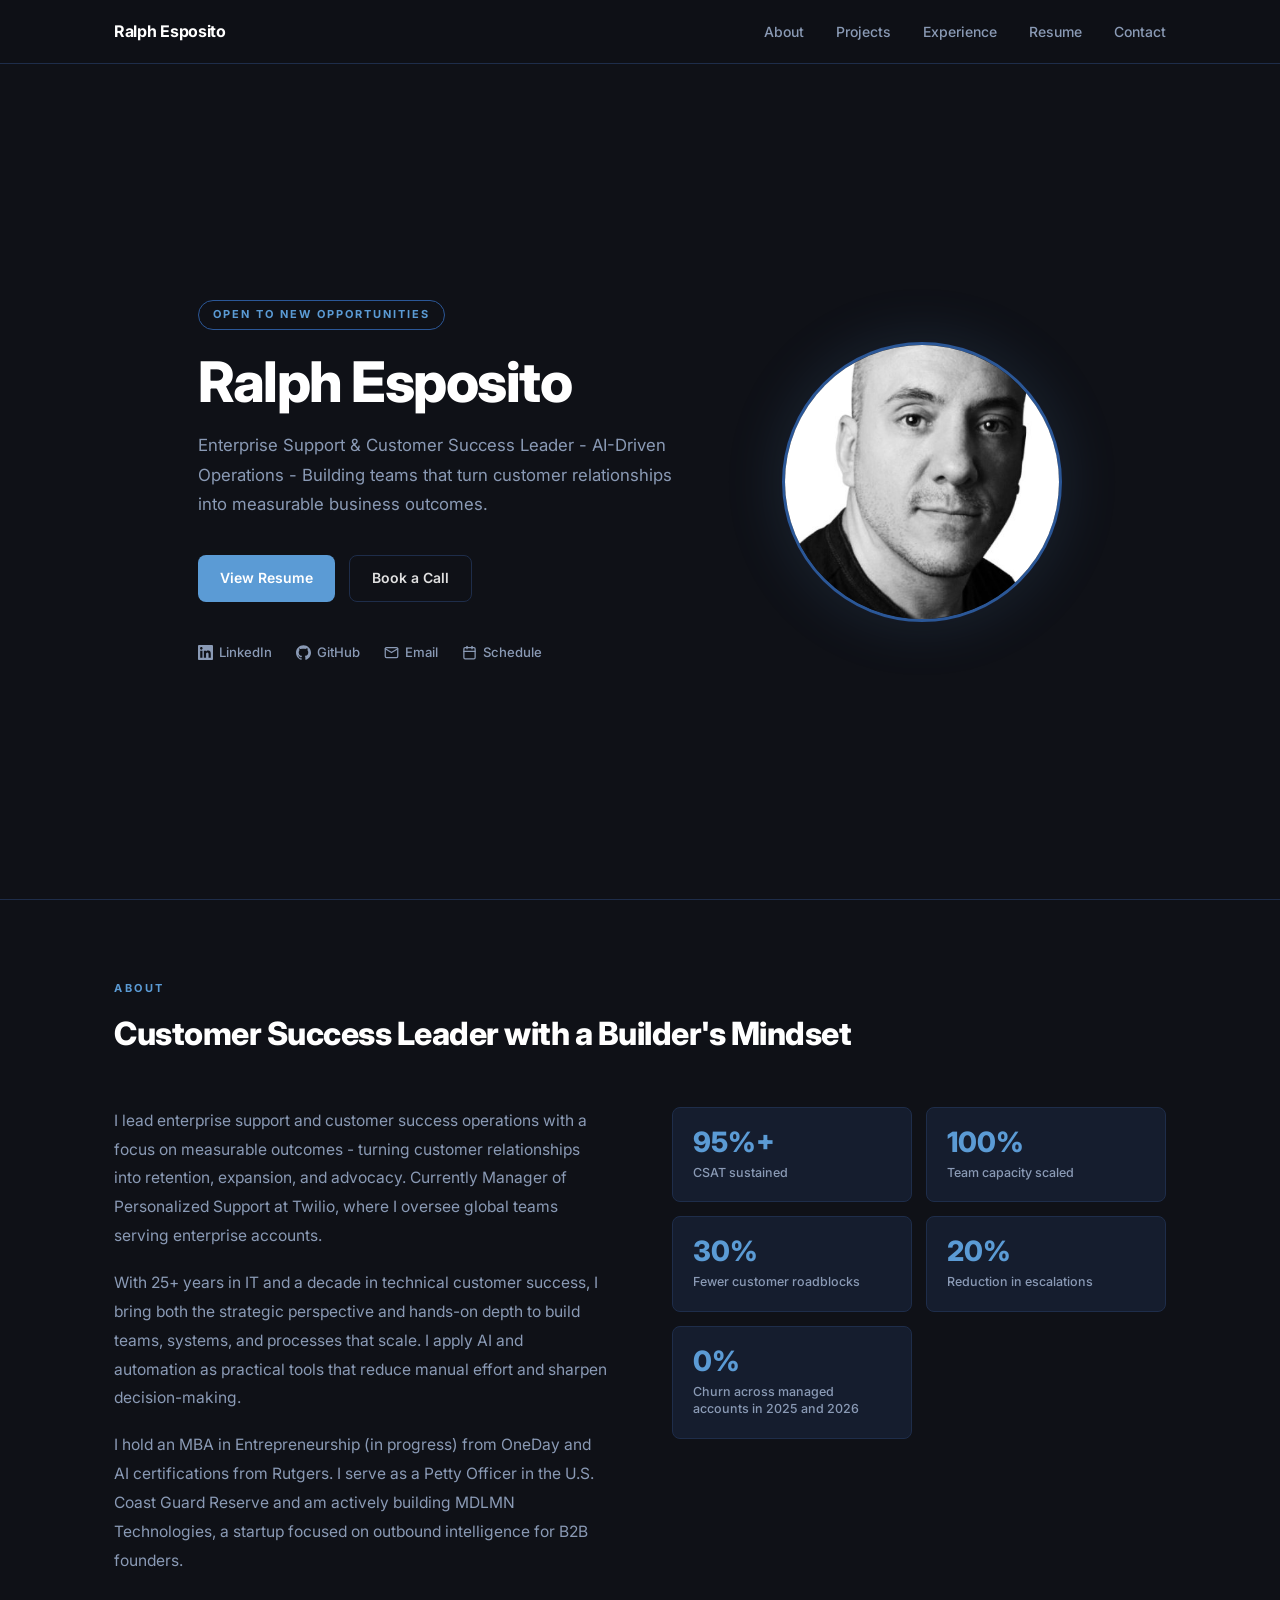
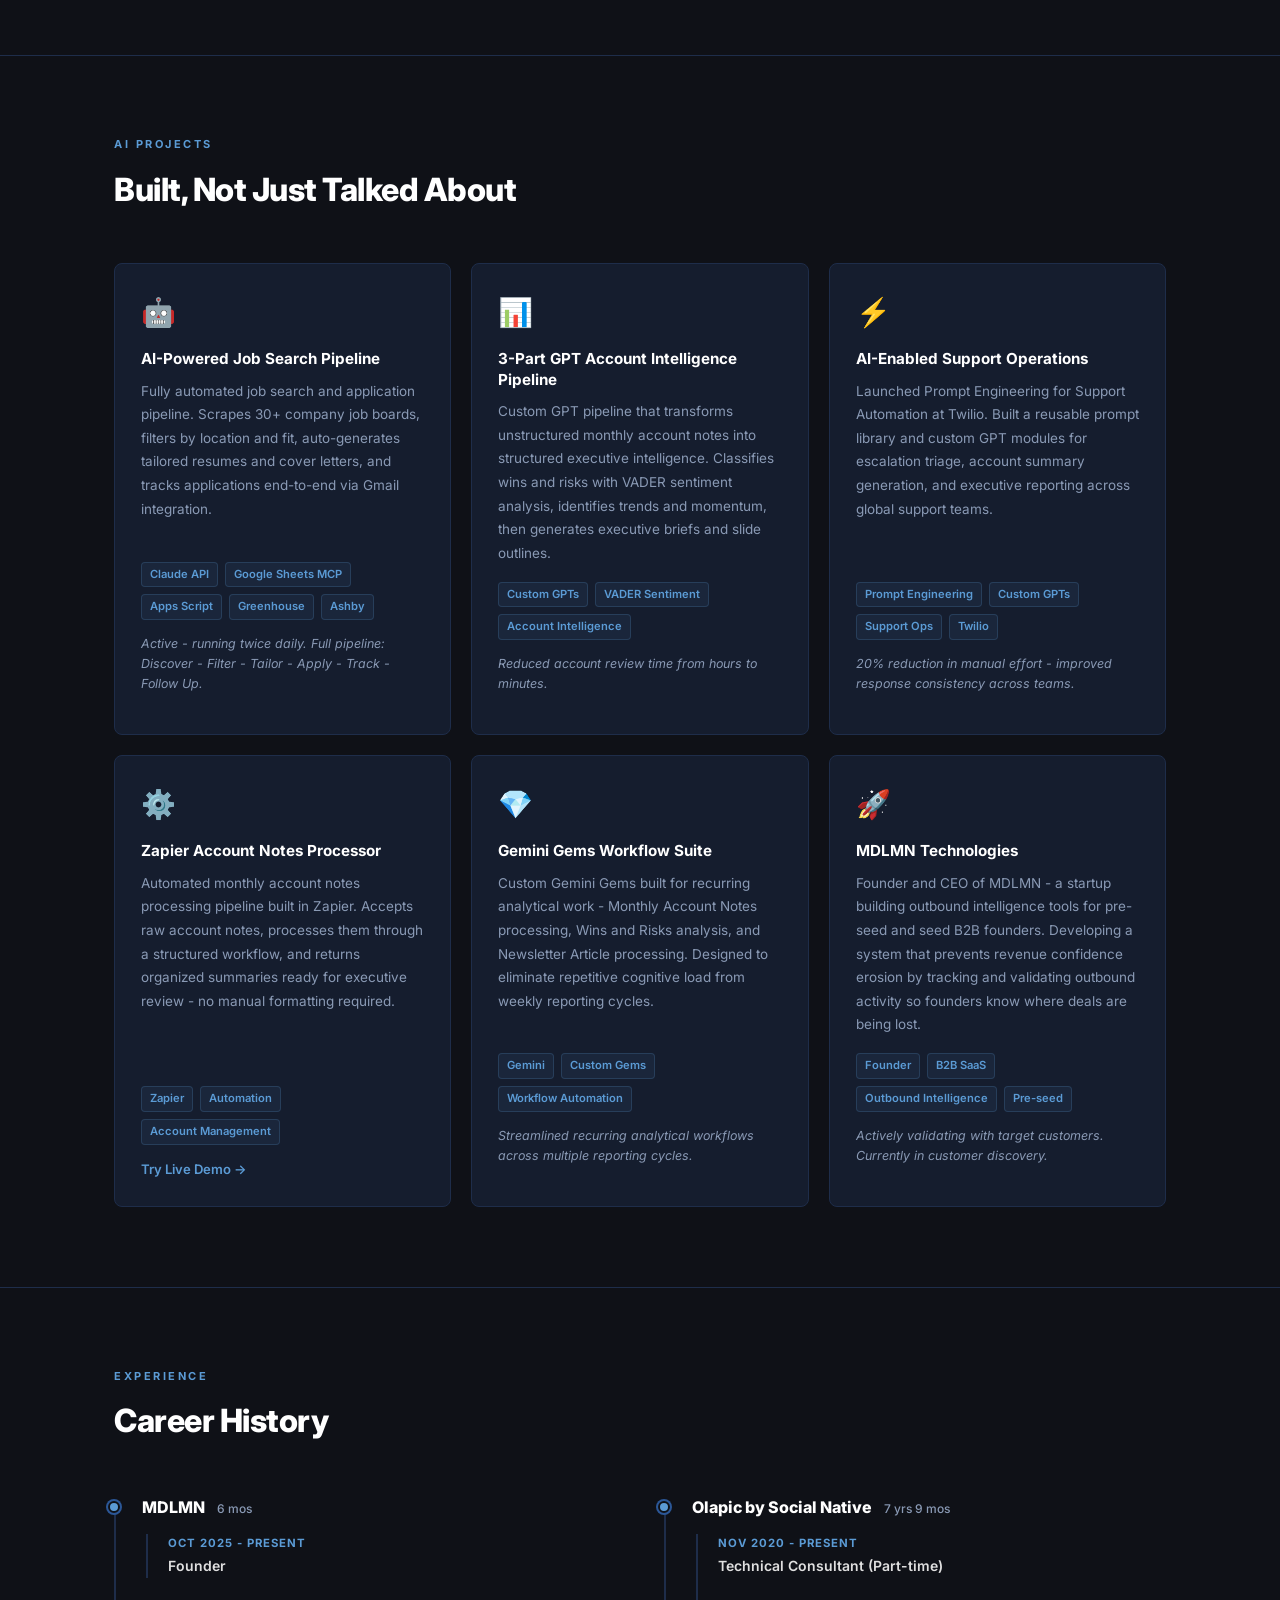
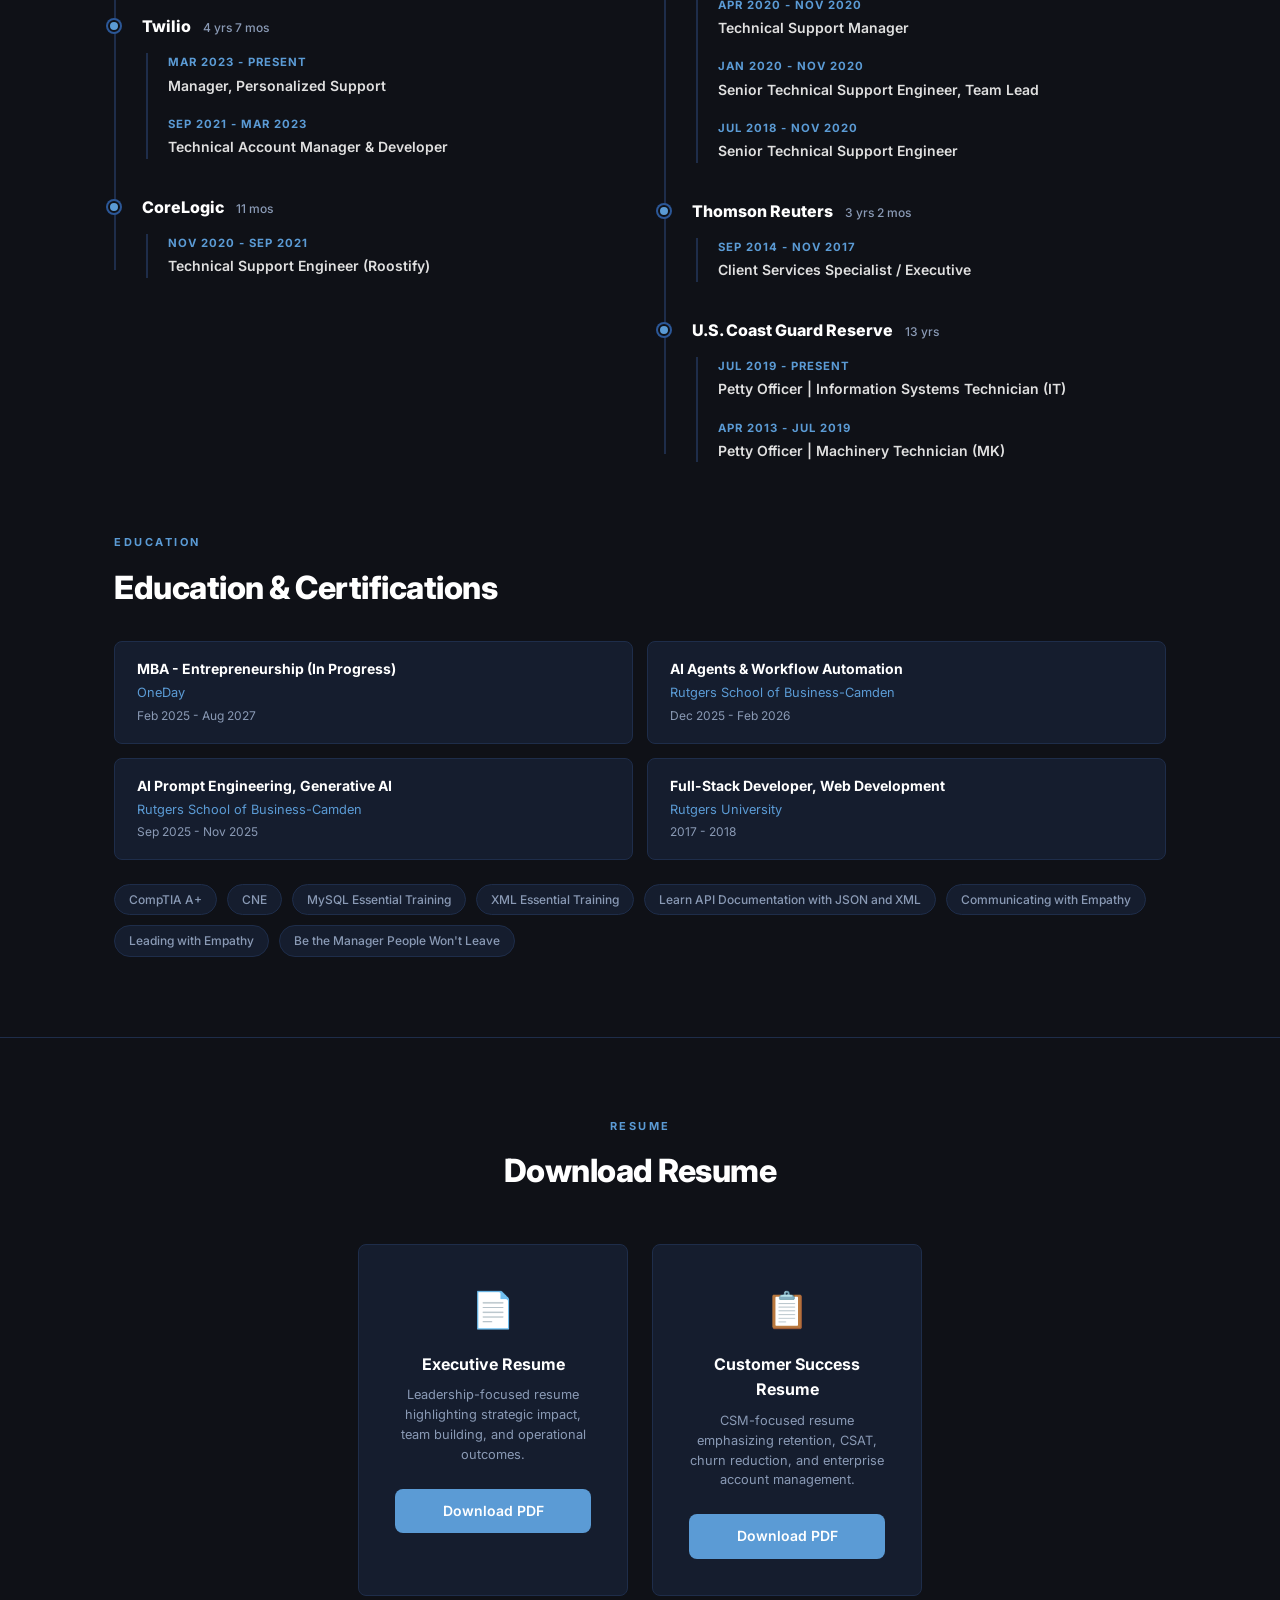
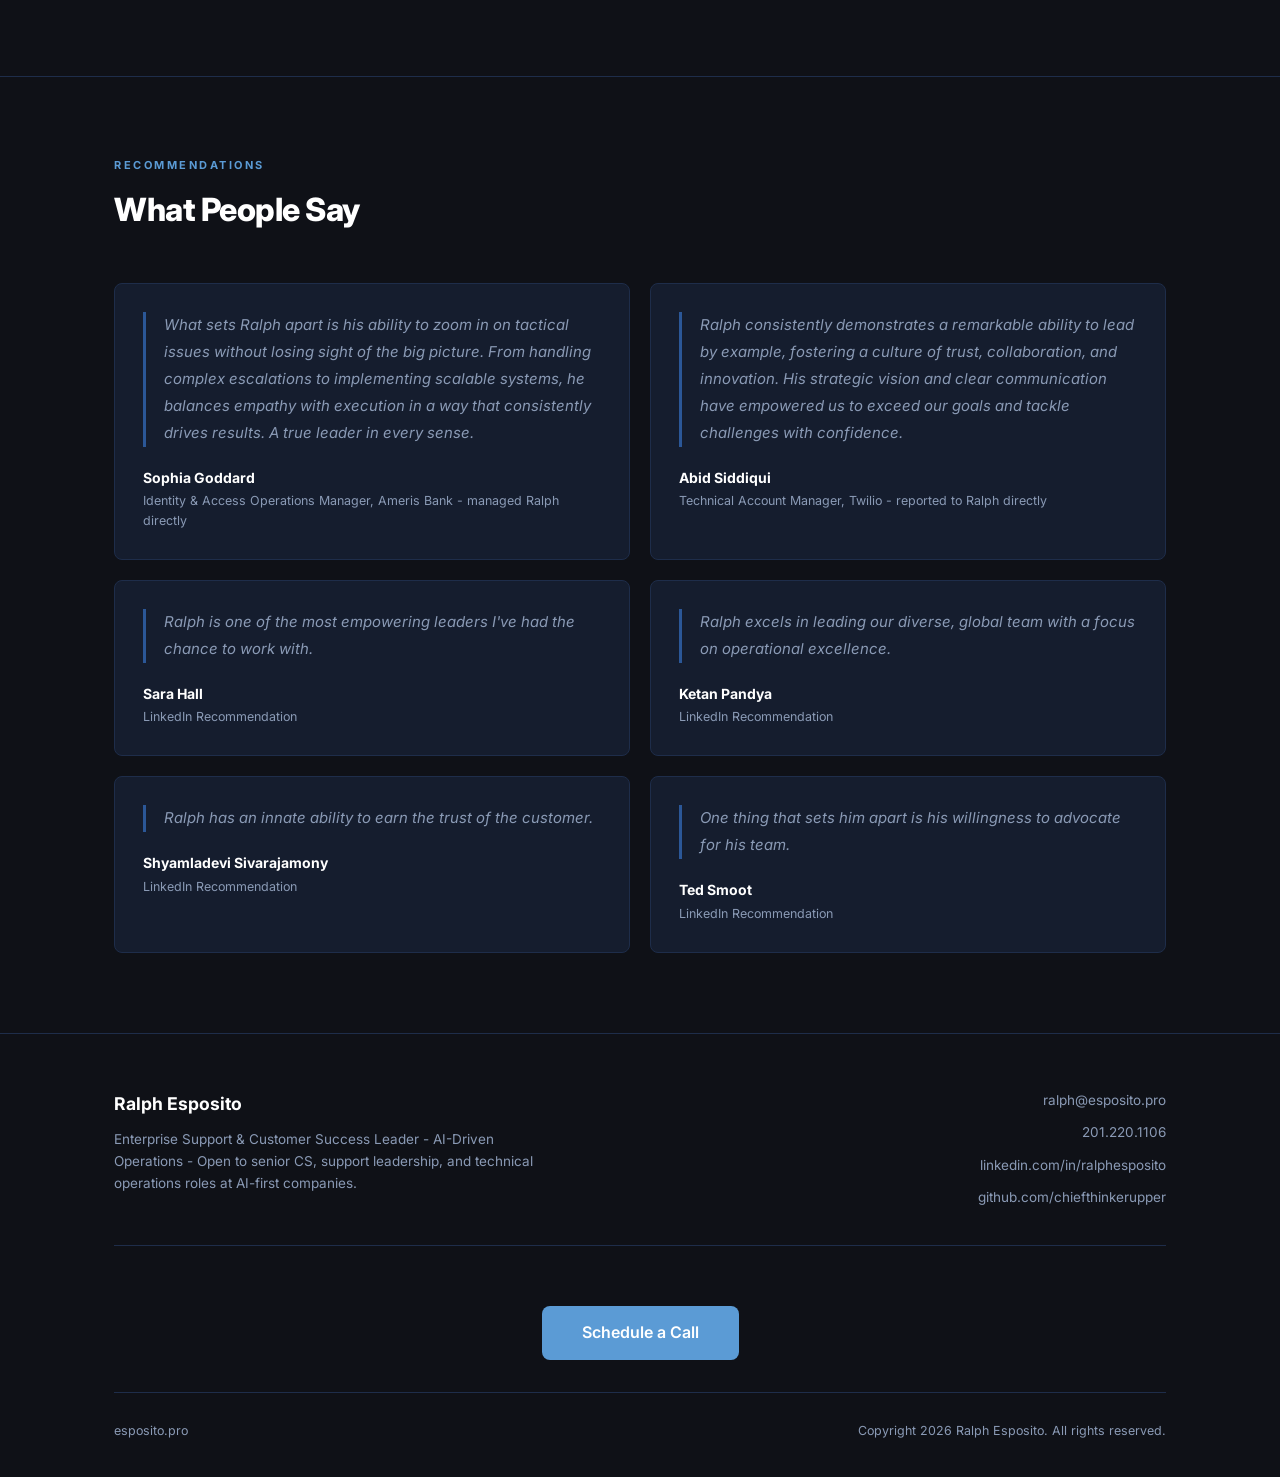
==== index.html @ cd8df650 "Fix SEO indexing issues: add robots.txt and sitemap.xml, fix canonical tag - Add robots.txt pointing" ====
<!DOCTYPE html>
<html lang="en">
<head>
  <meta charset="UTF-8">
  <meta name="viewport" content="width=device-width, initial-scale=1.0">
  <title>Ralph Esposito | Enterprise Support & Customer Success Leader</title>
  <meta name="description" content="Customer Success and Technical Operations leader with 10+ years building global enterprise support teams. AI-driven operations, 95%+ CSAT, 0% churn in 2025/2026.">
  <meta property="og:title" content="Ralph Esposito | Enterprise Support & Customer Success Leader">
  <meta property="og:description" content="Customer Success and Technical Operations leader with 10+ years building global enterprise support teams. AI-driven operations, 95%+ CSAT, 0% churn in 2025/2026.">
  <meta property="og:url" content="https://esposito.pro">
  <meta property="og:type" content="website">
  <meta property="og:image" content="https://esposito.pro/assets/images/og-image.jpg">
  <meta property="og:image:width" content="1200">
  <meta property="og:image:height" content="630">
  <link rel="icon" href="/favicon.ico" type="image/x-icon">
  <meta property="og:image" content="https://esposito.pro/assets/images/headshot.jpg">
  <link rel="canonical" href="https://esposito.pro/">
  <link rel="preconnect" href="https://fonts.googleapis.com">
  <link rel="preconnect" href="https://fonts.gstatic.com" crossorigin>
  <link href="https://fonts.googleapis.com/css2?family=Inter:wght@300;400;500;600;700;800&display=swap" rel="stylesheet">
  <link rel="stylesheet" href="assets/css/style.css">
  <!-- Person Schema -->
  <script type="application/ld+json">
  {
    "@context": "https://schema.org",
    "@type": "Person",
    "name": "Ralph Esposito",
    "url": "https://www.esposito.pro",
    "image": "https://www.esposito.pro/assets/images/headshot.jpg",
    "email": "ralph@esposito.pro",
    "telephone": "+12012201106",
    "jobTitle": "Manager, Personalized Support",
    "description": "Customer Success and Technical Operations leader with 10+ years building global enterprise support teams. AI-driven operations, 95%+ CSAT, 0% churn in 2025/2026.",
    "worksFor": {
      "@type": "Organization",
      "name": "Twilio"
    },
    "alumniOf": [
      {
        "@type": "EducationalOrganization",
        "name": "Rutgers University"
      },
      {
        "@type": "EducationalOrganization",
        "name": "OneDay"
      }
    ],
    "sameAs": [
      "https://linkedin.com/in/ralphesposito",
      "https://github.com/chiefthinkerupper"
    ]
  }
  </script>
  <!-- Google tag (gtag.js) -->
  <script async src="https://www.googletagmanager.com/gtag/js?id=G-GEFGDWLPL1"></script>
  <script>
    window.dataLayer = window.dataLayer || [];
    function gtag(){dataLayer.push(arguments);}
    gtag('js', new Date());
    gtag('config', 'G-GEFGDWLPL1');
  </script>
</head>
<body>

<!-- NAV -->
<nav>
  <div class="container nav-inner">
    <a href="#" class="nav-brand">Ralph Esposito</a>
    <ul class="nav-links">
      <li><a href="#about">About</a></li>
      <li><a href="#projects">Projects</a></li>
      <li><a href="#experience">Experience</a></li>
      <li><a href="#resume">Resume</a></li>
      <li><a href="#contact">Contact</a></li>
    </ul>
    <button class="hamburger" id="hamburger" aria-label="Open navigation menu">
      <span></span><span></span><span></span>
    </button>
  </div>
</nav>

<div class="mobile-menu" id="mobileMenu">
  <ul>
    <li><a href="#about" onclick="closeMobileMenu()">About</a></li>
    <li><a href="#projects" onclick="closeMobileMenu()">Projects</a></li>
    <li><a href="#experience" onclick="closeMobileMenu()">Experience</a></li>
    <li><a href="#resume" onclick="closeMobileMenu()">Resume</a></li>
    <li><a href="#contact" onclick="closeMobileMenu()">Contact</a></li>
  </ul>
</div>

<!-- HERO -->
<section id="hero">
  <div class="container">
    <div class="hero-inner">
      <div class="hero-text">
        <span class="hero-tag">Open to new opportunities</span>
        <h1 class="hero-name">Ralph Esposito</h1>
        <p class="hero-tagline">Enterprise Support &amp; Customer Success Leader - AI-Driven Operations - Building teams that turn customer relationships into measurable business outcomes.</p>
        <div class="hero-actions">
          <a href="#resume" class="btn-primary">View Resume</a>
          <a href="https://calendly.com/ralphesposito" target="_blank" rel="noopener noreferrer" class="btn-secondary">Book a Call</a>
        </div>
        <div class="hero-social">
          <a href="https://linkedin.com/in/ralphesposito" target="_blank" rel="noopener noreferrer">
            <svg width="15" height="15" viewBox="0 0 24 24" fill="currentColor"><path d="M20.447 20.452h-3.554v-5.569c0-1.328-.027-3.037-1.852-3.037-1.853 0-2.136 1.445-2.136 2.939v5.667H9.351V9h3.414v1.561h.046c.477-.9 1.637-1.85 3.37-1.85 3.601 0 4.267 2.37 4.267 5.455v6.286zM5.337 7.433c-1.144 0-2.063-.926-2.063-2.065 0-1.138.92-2.063 2.063-2.063 1.14 0 2.064.925 2.064 2.063 0 1.139-.925 2.065-2.064 2.065zm1.782 13.019H3.555V9h3.564v11.452zM22.225 0H1.771C.792 0 0 .774 0 1.729v20.542C0 23.227.792 24 1.771 24h20.451C23.2 24 24 23.227 24 22.271V1.729C24 .774 23.2 0 22.222 0h.003z"/></svg>
            LinkedIn
          </a>
          <a href="https://github.com/chiefthinkerupper" target="_blank" rel="noopener noreferrer">
            <svg width="15" height="15" viewBox="0 0 24 24" fill="currentColor"><path d="M12 .297c-6.63 0-12 5.373-12 12 0 5.303 3.438 9.8 8.205 11.385.6.113.82-.258.82-.577 0-.285-.01-1.04-.015-2.04-3.338.724-4.042-1.61-4.042-1.61C4.422 18.07 3.633 17.7 3.633 17.7c-1.087-.744.084-.729.084-.729 1.205.084 1.838 1.236 1.838 1.236 1.07 1.835 2.809 1.305 3.495.998.108-.776.417-1.305.76-1.605-2.665-.3-5.466-1.332-5.466-5.93 0-1.31.465-2.38 1.235-3.22-.135-.303-.54-1.523.105-3.176 0 0 1.005-.322 3.3 1.23.96-.267 1.98-.399 3-.405 1.02.006 2.04.138 3 .405 2.28-1.552 3.285-1.23 3.285-1.23.645 1.653.24 2.873.12 3.176.765.84 1.23 1.91 1.23 3.22 0 4.61-2.805 5.625-5.475 5.92.42.36.81 1.096.81 2.22 0 1.606-.015 2.896-.015 3.286 0 .315.21.69.825.57C20.565 22.092 24 17.592 24 12.297c0-6.627-5.373-12-12-12"/></svg>
            GitHub
          </a>
          <a href="mailto:ralph@esposito.pro">
            <svg width="15" height="15" viewBox="0 0 24 24" fill="none" stroke="currentColor" stroke-width="2" stroke-linecap="round" stroke-linejoin="round"><path d="M4 4h16c1.1 0 2 .9 2 2v12c0 1.1-.9 2-2 2H4c-1.1 0-2-.9-2-2V6c0-1.1.9-2 2-2z"/><polyline points="22,6 12,12 2,6"/></svg>
            Email
          </a>
          <a href="https://calendly.com/ralphesposito" target="_blank" rel="noopener noreferrer">
            <svg width="15" height="15" viewBox="0 0 24 24" fill="none" stroke="currentColor" stroke-width="2" stroke-linecap="round" stroke-linejoin="round"><rect x="3" y="4" width="18" height="18" rx="2" ry="2"/><line x1="16" y1="2" x2="16" y2="6"/><line x1="8" y1="2" x2="8" y2="6"/><line x1="3" y1="10" x2="21" y2="10"/></svg>
            Schedule
          </a>
        </div>
      </div>
      <div class="hero-image">
        <img src="assets/images/headshot.jpg" alt="Ralph Esposito" width="280" height="280" loading="eager">
      </div>
    </div>
  </div>
</section>

<!-- ABOUT -->
<section id="about">
  <div class="container">
    <p class="section-label">About</p>
    <h2 class="section-title">Customer Success Leader with a Builder's Mindset</h2>
    <div class="about-inner">
      <div class="about-text fade-in">
        <p>I lead enterprise support and customer success operations with a focus on measurable outcomes - turning customer relationships into retention, expansion, and advocacy. Currently Manager of Personalized Support at Twilio, where I oversee global teams serving enterprise accounts.</p>
        <p>With 25+ years in IT and a decade in technical customer success, I bring both the strategic perspective and hands-on depth to build teams, systems, and processes that scale. I apply AI and automation as practical tools that reduce manual effort and sharpen decision-making.</p>
        <p>I hold an MBA in Entrepreneurship (in progress) from OneDay and AI certifications from Rutgers. I serve as a Petty Officer in the U.S. Coast Guard Reserve and am actively building MDLMN Technologies, a startup focused on outbound intelligence for B2B founders.</p>
      </div>
      <div class="metrics-grid fade-in">
        <div class="metric-card">
          <div class="metric-value">95%+</div>
          <div class="metric-label">CSAT sustained</div>
        </div>
        <div class="metric-card">
          <div class="metric-value">100%</div>
          <div class="metric-label">Team capacity scaled</div>
        </div>
        <div class="metric-card">
          <div class="metric-value">30%</div>
          <div class="metric-label">Fewer customer roadblocks</div>
        </div>
        <div class="metric-card">
          <div class="metric-value">20%</div>
          <div class="metric-label">Reduction in escalations</div>
        </div>
        <div class="metric-card">
          <div class="metric-value">0%</div>
          <div class="metric-label">Churn across managed accounts in 2025 and 2026</div>
        </div>
      </div>
    </div>
  </div>
</section>

<!-- PROJECTS -->
<section id="projects">
  <div class="container">
    <p class="section-label">AI Projects</p>
    <h2 class="section-title">Built, Not Just Talked About</h2>
    <div class="projects-grid">

      <div class="project-card fade-in">
        <div class="project-icon">&#x1F916;</div>
        <h3 class="project-title">AI-Powered Job Search Pipeline</h3>
        <p class="project-desc">Fully automated job search and application pipeline. Scrapes 30+ company job boards, filters by location and fit, auto-generates tailored resumes and cover letters, and tracks applications end-to-end via Gmail integration.</p>
        <div class="project-tags">
          <span class="tag">Claude API</span>
          <span class="tag">Google Sheets MCP</span>
          <span class="tag">Apps Script</span>
          <span class="tag">Greenhouse</span>
          <span class="tag">Ashby</span>
        </div>
        <p class="project-impact">Active - running twice daily. Full pipeline: Discover - Filter - Tailor - Apply - Track - Follow Up.</p>
      </div>

      <div class="project-card fade-in">
        <div class="project-icon">&#x1F4CA;</div>
        <h3 class="project-title">3-Part GPT Account Intelligence Pipeline</h3>
        <p class="project-desc">Custom GPT pipeline that transforms unstructured monthly account notes into structured executive intelligence. Classifies wins and risks with VADER sentiment analysis, identifies trends and momentum, then generates executive briefs and slide outlines.</p>
        <div class="project-tags">
          <span class="tag">Custom GPTs</span>
          <span class="tag">VADER Sentiment</span>
          <span class="tag">Account Intelligence</span>
        </div>
        <p class="project-impact">Reduced account review time from hours to minutes.</p>
      </div>

      <div class="project-card fade-in">
        <div class="project-icon">&#x26A1;</div>
        <h3 class="project-title">AI-Enabled Support Operations</h3>
        <p class="project-desc">Launched Prompt Engineering for Support Automation at Twilio. Built a reusable prompt library and custom GPT modules for escalation triage, account summary generation, and executive reporting across global support teams.</p>
        <div class="project-tags">
          <span class="tag">Prompt Engineering</span>
          <span class="tag">Custom GPTs</span>
          <span class="tag">Support Ops</span>
          <span class="tag">Twilio</span>
        </div>
        <p class="project-impact">20% reduction in manual effort - improved response consistency across teams.</p>
      </div>

      <div class="project-card fade-in">
        <div class="project-icon">&#x2699;&#xFE0F;</div>
        <h3 class="project-title">Zapier Account Notes Processor</h3>
        <p class="project-desc">Automated monthly account notes processing pipeline built in Zapier. Accepts raw account notes, processes them through a structured workflow, and returns organized summaries ready for executive review - no manual formatting required.</p>
        <div class="project-tags">
          <span class="tag">Zapier</span>
          <span class="tag">Automation</span>
          <span class="tag">Account Management</span>
        </div>
        <a href="https://new-form-project-1474de.zapier.app/page" target="_blank" rel="noopener noreferrer" class="project-link">
          Try Live Demo &#8594;
        </a>
      </div>

      <div class="project-card fade-in">
        <div class="project-icon">&#x1F48E;</div>
        <h3 class="project-title">Gemini Gems Workflow Suite</h3>
        <p class="project-desc">Custom Gemini Gems built for recurring analytical work - Monthly Account Notes processing, Wins and Risks analysis, and Newsletter Article processing. Designed to eliminate repetitive cognitive load from weekly reporting cycles.</p>
        <div class="project-tags">
          <span class="tag">Gemini</span>
          <span class="tag">Custom Gems</span>
          <span class="tag">Workflow Automation</span>
        </div>
        <p class="project-impact">Streamlined recurring analytical workflows across multiple reporting cycles.</p>
      </div>

      <div class="project-card fade-in">
        <div class="project-icon">&#x1F680;</div>
        <h3 class="project-title">MDLMN Technologies</h3>
        <p class="project-desc">Founder and CEO of MDLMN - a startup building outbound intelligence tools for pre-seed and seed B2B founders. Developing a system that prevents revenue confidence erosion by tracking and validating outbound activity so founders know where deals are being lost.</p>
        <div class="project-tags">
          <span class="tag">Founder</span>
          <span class="tag">B2B SaaS</span>
          <span class="tag">Outbound Intelligence</span>
          <span class="tag">Pre-seed</span>
        </div>
        <p class="project-impact">Actively validating with target customers. Currently in customer discovery.</p>
      </div>

    </div>
  </div>
</section>

<!-- EXPERIENCE -->
<section id="experience">
  <div class="container">
    <p class="section-label">Experience</p>
    <h2 class="section-title">Career History</h2>
    <div class="experience-cols">
    <div class="timeline">

      <!-- MDLMN -->
      <div class="timeline-item timeline-company-group fade-in">
        <div class="timeline-dot"></div>
        <div class="timeline-company-header">
          <span class="timeline-company-name">MDLMN</span>
          <span class="timeline-company-tenure">6 mos</span>
        </div>
        <div class="timeline-subroles">
          <div class="timeline-subrole">
            <div class="timeline-subrole-date">Oct 2025 - Present</div>
            <div class="timeline-subrole-title">Founder</div>
          </div>
        </div>
      </div>

      <!-- Twilio -->
      <div class="timeline-item timeline-company-group fade-in">
        <div class="timeline-dot"></div>
        <div class="timeline-company-header">
          <span class="timeline-company-name">Twilio</span>
          <span class="timeline-company-tenure">4 yrs 7 mos</span>
        </div>
        <div class="timeline-subroles">
          <div class="timeline-subrole">
            <div class="timeline-subrole-date">Mar 2023 - Present</div>
            <div class="timeline-subrole-title">Manager, Personalized Support</div>
          </div>
          <div class="timeline-subrole">
            <div class="timeline-subrole-date">Sep 2021 - Mar 2023</div>
            <div class="timeline-subrole-title">Technical Account Manager &amp; Developer</div>
          </div>
        </div>
      </div>

      <!-- CoreLogic -->
      <div class="timeline-item timeline-company-group fade-in">
        <div class="timeline-dot"></div>
        <div class="timeline-company-header">
          <span class="timeline-company-name">CoreLogic</span>
          <span class="timeline-company-tenure">11 mos</span>
        </div>
        <div class="timeline-subroles">
          <div class="timeline-subrole">
            <div class="timeline-subrole-date">Nov 2020 - Sep 2021</div>
            <div class="timeline-subrole-title">Technical Support Engineer (Roostify)</div>
          </div>
        </div>
      </div>

    </div>
    <div class="timeline">

      <!-- Olapic -->
      <div class="timeline-item timeline-company-group fade-in">
        <div class="timeline-dot"></div>
        <div class="timeline-company-header">
          <span class="timeline-company-name">Olapic by Social Native</span>
          <span class="timeline-company-tenure">7 yrs 9 mos</span>
        </div>
        <div class="timeline-subroles">
          <div class="timeline-subrole">
            <div class="timeline-subrole-date">Nov 2020 - Present</div>
            <div class="timeline-subrole-title">Technical Consultant (Part-time)</div>
          </div>
          <div class="timeline-subrole">
            <div class="timeline-subrole-date">Apr 2020 - Nov 2020</div>
            <div class="timeline-subrole-title">Technical Support Manager</div>
          </div>
          <div class="timeline-subrole">
            <div class="timeline-subrole-date">Jan 2020 - Nov 2020</div>
            <div class="timeline-subrole-title">Senior Technical Support Engineer, Team Lead</div>
          </div>
          <div class="timeline-subrole">
            <div class="timeline-subrole-date">Jul 2018 - Nov 2020</div>
            <div class="timeline-subrole-title">Senior Technical Support Engineer</div>
          </div>
        </div>
      </div>

      <!-- Thomson Reuters -->
      <div class="timeline-item timeline-company-group fade-in">
        <div class="timeline-dot"></div>
        <div class="timeline-company-header">
          <span class="timeline-company-name">Thomson Reuters</span>
          <span class="timeline-company-tenure">3 yrs 2 mos</span>
        </div>
        <div class="timeline-subroles">
          <div class="timeline-subrole">
            <div class="timeline-subrole-date">Sep 2014 - Nov 2017</div>
            <div class="timeline-subrole-title">Client Services Specialist / Executive</div>
          </div>
        </div>
      </div>

      <!-- U.S. Coast Guard -->
      <div class="timeline-item timeline-company-group fade-in">
        <div class="timeline-dot"></div>
        <div class="timeline-company-header">
          <span class="timeline-company-name">U.S. Coast Guard Reserve</span>
          <span class="timeline-company-tenure">13 yrs</span>
        </div>
        <div class="timeline-subroles">
          <div class="timeline-subrole">
            <div class="timeline-subrole-date">Jul 2019 - Present</div>
            <div class="timeline-subrole-title">Petty Officer | Information Systems Technician (IT)</div>
          </div>
          <div class="timeline-subrole">
            <div class="timeline-subrole-date">Apr 2013 - Jul 2019</div>
            <div class="timeline-subrole-title">Petty Officer | Machinery Technician (MK)</div>
          </div>
        </div>
      </div>

    </div>
    </div>

    <!-- Education -->
    <div class="edu-block">
      <p class="section-label">Education</p>
      <h2 class="section-title" style="margin-bottom: 28px;">Education &amp; Certifications</h2>
      <div class="education-grid">
        <div class="edu-card fade-in">
          <div class="edu-degree">MBA - Entrepreneurship (In Progress)</div>
          <div class="edu-school">OneDay</div>
          <div class="edu-year">Feb 2025 - Aug 2027</div>
        </div>
        <div class="edu-card fade-in">
          <div class="edu-degree">AI Agents &amp; Workflow Automation</div>
          <div class="edu-school">Rutgers School of Business-Camden</div>
          <div class="edu-year">Dec 2025 - Feb 2026</div>
        </div>
        <div class="edu-card fade-in">
          <div class="edu-degree">AI Prompt Engineering, Generative AI</div>
          <div class="edu-school">Rutgers School of Business-Camden</div>
          <div class="edu-year">Sep 2025 - Nov 2025</div>
        </div>
        <div class="edu-card fade-in">
          <div class="edu-degree">Full-Stack Developer, Web Development</div>
          <div class="edu-school">Rutgers University</div>
          <div class="edu-year">2017 - 2018</div>
        </div>
      </div>
      <div class="certs-row">
        <span class="cert-badge">CompTIA A+</span>
        <span class="cert-badge">CNE</span>
        <span class="cert-badge">MySQL Essential Training</span>
        <span class="cert-badge">XML Essential Training</span>
        <span class="cert-badge">Learn API Documentation with JSON and XML</span>
        <span class="cert-badge">Communicating with Empathy</span>
        <span class="cert-badge">Leading with Empathy</span>
        <span class="cert-badge">Be the Manager People Won't Leave</span>
      </div>
    </div>

  </div>
</section>

<!-- RESUME -->
<section id="resume">
  <div class="container">
    <p class="section-label">Resume</p>
    <h2 class="section-title">Download Resume</h2>
    <div class="resume-cards">
      <div class="resume-card fade-in">
        <div class="resume-icon">&#x1F4C4;</div>
        <div class="resume-card-title">Executive Resume</div>
        <div class="resume-card-desc">Leadership-focused resume highlighting strategic impact, team building, and operational outcomes.</div>
        <a href="assets/resume/RalphEsposito_Executive_Resume.pdf" download class="btn-primary" style="justify-content: center; width: 100%;">
          Download PDF
        </a>
      </div>
      <div class="resume-card fade-in">
        <div class="resume-icon">&#x1F4CB;</div>
        <div class="resume-card-title">Customer Success Resume</div>
        <div class="resume-card-desc">CSM-focused resume emphasizing retention, CSAT, churn reduction, and enterprise account management.</div>
        <a href="assets/resume/RalphEsposito_CSM_Resume.pdf" download class="btn-primary" style="justify-content: center; width: 100%;">
          Download PDF
        </a>
      </div>
    </div>
  </div>
</section>

<!-- RECOMMENDATIONS -->
<section id="recommendations">
  <div class="container">
    <p class="section-label">Recommendations</p>
    <h2 class="section-title">What People Say</h2>
    <div class="rec-grid">
      <div class="rec-card fade-in">
        <p class="rec-quote">What sets Ralph apart is his ability to zoom in on tactical issues without losing sight of the big picture. From handling complex escalations to implementing scalable systems, he balances empathy with execution in a way that consistently drives results. A true leader in every sense.</p>
        <div class="rec-author">Sophia Goddard</div>
        <div class="rec-role">Identity &amp; Access Operations Manager, Ameris Bank - managed Ralph directly</div>
      </div>
      <div class="rec-card fade-in">
        <p class="rec-quote">Ralph consistently demonstrates a remarkable ability to lead by example, fostering a culture of trust, collaboration, and innovation. His strategic vision and clear communication have empowered us to exceed our goals and tackle challenges with confidence.</p>
        <div class="rec-author">Abid Siddiqui</div>
        <div class="rec-role">Technical Account Manager, Twilio - reported to Ralph directly</div>
      </div>
      <div class="rec-card fade-in">
        <p class="rec-quote">Ralph is one of the most empowering leaders I've had the chance to work with.</p>
        <div class="rec-author">Sara Hall</div>
        <div class="rec-role">LinkedIn Recommendation</div>
      </div>
      <div class="rec-card fade-in">
        <p class="rec-quote">Ralph excels in leading our diverse, global team with a focus on operational excellence.</p>
        <div class="rec-author">Ketan Pandya</div>
        <div class="rec-role">LinkedIn Recommendation</div>
      </div>
      <div class="rec-card fade-in">
        <p class="rec-quote">Ralph has an innate ability to earn the trust of the customer.</p>
        <div class="rec-author">Shyamladevi Sivarajamony</div>
        <div class="rec-role">LinkedIn Recommendation</div>
      </div>
      <div class="rec-card fade-in">
        <p class="rec-quote">One thing that sets him apart is his willingness to advocate for his team.</p>
        <div class="rec-author">Ted Smoot</div>
        <div class="rec-role">LinkedIn Recommendation</div>
      </div>
    </div>
  </div>
</section>

<!-- FOOTER / CONTACT -->
<footer id="contact">
  <div class="container">
    <div class="footer-inner">
      <div>
        <div class="footer-brand">Ralph Esposito</div>
        <p class="footer-tagline">Enterprise Support &amp; Customer Success Leader - AI-Driven Operations - Open to senior CS, support leadership, and technical operations roles at AI-first companies.</p>
      </div>
      <div class="footer-links">
        <a href="mailto:ralph@esposito.pro">ralph@esposito.pro</a>
        <a href="tel:2012201106">201.220.1106</a>
        <a href="https://linkedin.com/in/ralphesposito" target="_blank" rel="noopener noreferrer">linkedin.com/in/ralphesposito</a>
        <a href="https://github.com/chiefthinkerupper" target="_blank" rel="noopener noreferrer">github.com/chiefthinkerupper</a>
      </div>
    </div>
    <div class="footer-cta">
      <a href="https://calendly.com/ralphesposito" target="_blank" rel="noopener noreferrer" class="btn-primary footer-cta-btn">Schedule a Call</a>
    </div>
    <div class="footer-bottom">
      <span>esposito.pro</span>
      <span>Copyright 2026 Ralph Esposito. All rights reserved.</span>
    </div>
  </div>
</footer>

<script>
  // Hamburger menu
  const hamburger = document.getElementById('hamburger');
  const mobileMenu = document.getElementById('mobileMenu');

  hamburger.addEventListener('click', () => {
    mobileMenu.classList.toggle('open');
  });

  function closeMobileMenu() {
    mobileMenu.classList.remove('open');
  }

  document.addEventListener('click', (e) => {
    if (!hamburger.contains(e.target) && !mobileMenu.contains(e.target)) {
      mobileMenu.classList.remove('open');
    }
  });

  // Fade-in on scroll
  const observer = new IntersectionObserver((entries) => {
    entries.forEach(entry => {
      if (entry.isIntersecting) {
        entry.target.classList.add('visible');
      }
    });
  }, { threshold: 0.1 });

  document.querySelectorAll('.fade-in').forEach(el => observer.observe(el));

  // Active nav highlight on scroll
  const sections = document.querySelectorAll('section[id], footer[id]');
  const navLinks = document.querySelectorAll('.nav-links a');

  const scrollObserver = new IntersectionObserver((entries) => {
    entries.forEach(entry => {
      if (entry.isIntersecting) {
        navLinks.forEach(link => link.classList.remove('active'));
        const active = document.querySelector(`.nav-links a[href="#${entry.target.id}"]`);
        if (active) active.classList.add('active');
      }
    });
  }, { threshold: 0.4 });

  sections.forEach(s => scrollObserver.observe(s));
</script>

</body>
</html>
---- assets/css/style.css ----
/* ============================================================
   esposito.pro - Portfolio Site Styles
   ============================================================ */

/* === RESET & VARIABLES === */
*, *::before, *::after { box-sizing: border-box; margin: 0; padding: 0; }

:root {
  --bg-primary:    #0f1117;
  --bg-card:       #151d2e;
  --bg-card-hover: #1a2744;
  --accent:        #5b9bd5;
  --accent-dark:   #2B5797;
  --text:          #e0e0e0;
  --text-muted:    #8a9ab5;
  --text-white:    #ffffff;
  --border:        #1e2d4a;
  --nav-h:         64px;
  --container:     1100px;
  --radius:        8px;
  --ease:          0.25s ease;
}

html { scroll-behavior: smooth; }

body {
  font-family: 'Inter', -apple-system, BlinkMacSystemFont, 'Segoe UI', sans-serif;
  background: var(--bg-primary);
  color: var(--text);
  line-height: 1.6;
  font-size: 16px;
}

a { color: var(--accent); text-decoration: none; transition: color var(--ease); }
a:hover { color: var(--text-white); }
img { max-width: 100%; display: block; }

.container {
  max-width: var(--container);
  margin: 0 auto;
  padding: 0 24px;
}

section { padding: 80px 0; border-bottom: 1px solid var(--border); }

.section-label {
  font-size: 11px;
  font-weight: 700;
  letter-spacing: 2.5px;
  text-transform: uppercase;
  color: var(--accent);
  margin-bottom: 10px;
}

.section-title {
  font-size: 2rem;
  font-weight: 800;
  color: var(--text-white);
  margin-bottom: 48px;
  letter-spacing: -0.5px;
}

/* === NAV === */
nav {
  position: sticky;
  top: 0;
  z-index: 100;
  height: var(--nav-h);
  background: rgba(15, 17, 23, 0.96);
  backdrop-filter: blur(12px);
  border-bottom: 1px solid var(--border);
}

.nav-inner {
  display: flex;
  align-items: center;
  justify-content: space-between;
  height: var(--nav-h);
}

.nav-brand {
  font-size: 1rem;
  font-weight: 700;
  color: var(--text-white);
  letter-spacing: -0.3px;
}
.nav-brand:hover { color: var(--accent); }

.nav-links {
  display: flex;
  gap: 32px;
  list-style: none;
}

.nav-links a {
  font-size: 0.875rem;
  font-weight: 500;
  color: var(--text-muted);
  transition: color var(--ease);
}
.nav-links a:hover,
.nav-links a.active { color: var(--text-white); }

.hamburger {
  display: none;
  flex-direction: column;
  gap: 5px;
  cursor: pointer;
  background: none;
  border: none;
  padding: 4px;
}
.hamburger span {
  display: block;
  width: 24px;
  height: 2px;
  background: var(--text);
  border-radius: 2px;
  transition: var(--ease);
}

.mobile-menu {
  display: none;
  position: fixed;
  top: var(--nav-h);
  left: 0; right: 0;
  background: #0d1017;
  border-bottom: 1px solid var(--border);
  padding: 28px 24px;
  z-index: 99;
}
.mobile-menu.open { display: block; }
.mobile-menu ul { list-style: none; display: flex; flex-direction: column; gap: 22px; }
.mobile-menu a { font-size: 1.05rem; font-weight: 500; color: var(--text); }
.mobile-menu a:hover { color: var(--accent); }

/* === BUTTONS === */
.btn-primary {
  display: inline-flex;
  align-items: center;
  gap: 8px;
  background: var(--accent);
  color: #fff;
  font-size: 0.875rem;
  font-weight: 600;
  padding: 11px 22px;
  border-radius: var(--radius);
  transition: background var(--ease), transform var(--ease);
}
.btn-primary:hover { background: #4a8bc4; color: #fff; transform: translateY(-1px); }

.btn-secondary {
  display: inline-flex;
  align-items: center;
  gap: 8px;
  background: transparent;
  color: var(--text);
  font-size: 0.875rem;
  font-weight: 600;
  padding: 11px 22px;
  border-radius: var(--radius);
  border: 1px solid var(--border);
  transition: border-color var(--ease), color var(--ease), transform var(--ease);
}
.btn-secondary:hover { border-color: var(--accent); color: var(--text-white); transform: translateY(-1px); }

/* === HERO === */
#hero {
  min-height: calc(100vh - var(--nav-h));
  display: flex;
  align-items: center;
  padding: 80px 0;
}

.hero-inner {
  display: grid;
  grid-template-columns: 1fr 320px;
  gap: 64px;
  align-items: center;
}

.hero-tag {
  display: inline-block;
  font-size: 11px;
  font-weight: 700;
  letter-spacing: 2px;
  text-transform: uppercase;
  color: var(--accent);
  border: 1px solid var(--accent-dark);
  border-radius: 100px;
  padding: 5px 14px;
  margin-bottom: 22px;
}

.hero-name {
  font-size: clamp(2.4rem, 5vw, 3.5rem);
  font-weight: 800;
  color: var(--text-white);
  line-height: 1.1;
  letter-spacing: -1.5px;
  margin-bottom: 18px;
}

.hero-tagline {
  font-size: 1.05rem;
  color: var(--text-muted);
  line-height: 1.75;
  max-width: 500px;
  margin-bottom: 36px;
}

.hero-actions {
  display: flex;
  gap: 14px;
  flex-wrap: wrap;
  margin-bottom: 40px;
}

.hero-social {
  display: flex;
  gap: 24px;
  flex-wrap: wrap;
  align-items: center;
}

.hero-social a {
  color: var(--text-muted);
  font-size: 0.82rem;
  font-weight: 500;
  display: flex;
  align-items: center;
  gap: 6px;
  transition: color var(--ease);
}
.hero-social a:hover { color: var(--accent); }

.hero-image { display: flex; justify-content: center; }

.hero-image img {
  width: 280px;
  height: 280px;
  border-radius: 50%;
  object-fit: cover;
  border: 3px solid var(--accent-dark);
  box-shadow: 0 0 60px rgba(91, 155, 213, 0.15);
}

/* === ABOUT === */
.about-inner {
  display: grid;
  grid-template-columns: 1fr 1fr;
  gap: 64px;
  align-items: start;
}

.about-text p {
  font-size: 0.975rem;
  color: var(--text-muted);
  line-height: 1.85;
  margin-bottom: 18px;
}
.about-text p:last-child { margin-bottom: 0; }

.metrics-grid {
  display: grid;
  grid-template-columns: 1fr 1fr;
  gap: 14px;
}

.metric-card {
  background: var(--bg-card);
  border: 1px solid var(--border);
  border-radius: var(--radius);
  padding: 20px;
  transition: border-color var(--ease);
}
.metric-card:hover { border-color: var(--accent); }

.metric-value {
  font-size: 1.75rem;
  font-weight: 800;
  color: var(--accent);
  line-height: 1;
  margin-bottom: 8px;
}

.metric-label {
  font-size: 0.78rem;
  color: var(--text-muted);
  font-weight: 500;
  line-height: 1.4;
}

/* === PROJECTS === */
.projects-grid {
  display: grid;
  grid-template-columns: repeat(3, 1fr);
  gap: 20px;
}

.project-card {
  background: var(--bg-card);
  border: 1px solid var(--border);
  border-radius: var(--radius);
  padding: 26px;
  display: flex;
  flex-direction: column;
  transition: border-color var(--ease), transform var(--ease);
}
.project-card:hover { border-color: var(--accent); transform: translateY(-2px); }

.project-icon { font-size: 1.75rem; margin-bottom: 14px; }

.project-title {
  font-size: 0.95rem;
  font-weight: 700;
  color: var(--text-white);
  margin-bottom: 10px;
  line-height: 1.35;
}

.project-desc {
  font-size: 0.845rem;
  color: var(--text-muted);
  line-height: 1.75;
  flex: 1;
  margin-bottom: 16px;
}

.project-tags {
  display: flex;
  flex-wrap: wrap;
  gap: 7px;
  margin-bottom: 14px;
}

.tag {
  font-size: 0.7rem;
  font-weight: 600;
  color: var(--accent);
  background: rgba(91, 155, 213, 0.08);
  border: 1px solid rgba(91, 155, 213, 0.2);
  border-radius: 4px;
  padding: 3px 8px;
}

.project-impact {
  font-size: 0.78rem;
  color: var(--text-muted);
  font-style: italic;
  margin-bottom: 14px;
}

.project-link {
  display: inline-flex;
  align-items: center;
  gap: 6px;
  font-size: 0.82rem;
  font-weight: 600;
  color: var(--accent);
  margin-top: auto;
  transition: gap var(--ease), color var(--ease);
}
.project-link:hover { gap: 10px; color: var(--text-white); }

/* === EXPERIENCE === */
.experience-cols {
  display: grid;
  grid-template-columns: 1fr 1fr;
  gap: 48px;
  align-items: start;
}

.timeline { position: relative; padding-left: 28px; }

.timeline::before {
  content: '';
  position: absolute;
  left: 0; top: 8px; bottom: 8px;
  width: 2px;
  background: var(--border);
}

.timeline-item { position: relative; padding-bottom: 32px; }
.timeline-item:last-child { padding-bottom: 0; }

.timeline-dot {
  position: absolute;
  left: -34px;
  top: 6px;
  width: 12px;
  height: 12px;
  border-radius: 50%;
  background: var(--accent);
  border: 2px solid var(--bg-primary);
  box-shadow: 0 0 0 2px var(--accent-dark);
}

.timeline-date {
  font-size: 0.72rem;
  font-weight: 700;
  color: var(--accent);
  text-transform: uppercase;
  letter-spacing: 1px;
  margin-bottom: 3px;
}

.timeline-role {
  font-size: 0.925rem;
  font-weight: 700;
  color: var(--text-white);
  margin-bottom: 2px;
}

.timeline-company {
  font-size: 0.845rem;
  color: var(--text-muted);
}

/* === NESTED COMPANY TIMELINE === */
.timeline-company-group {
  position: relative;
  padding-bottom: 36px;
}
.timeline-company-group:last-child { padding-bottom: 0; }

.timeline-company-header {
  display: flex;
  align-items: baseline;
  gap: 12px;
  margin-bottom: 14px;
}

.timeline-company-name {
  font-size: 1rem;
  font-weight: 800;
  color: var(--text-white);
}

.timeline-company-tenure {
  font-size: 0.75rem;
  color: var(--text-muted);
  font-weight: 500;
}

.timeline-subroles {
  padding-left: 20px;
  border-left: 2px solid var(--border);
  margin-left: 4px;
}

.timeline-subrole {
  padding-bottom: 18px;
}
.timeline-subrole:last-child { padding-bottom: 0; }

.timeline-subrole-date {
  font-size: 0.71rem;
  font-weight: 700;
  color: var(--accent);
  text-transform: uppercase;
  letter-spacing: 1px;
  margin-bottom: 3px;
}

.timeline-subrole-title {
  font-size: 0.875rem;
  font-weight: 600;
  color: var(--text);
}

/* === EDUCATION (inside Experience) === */
.edu-block { margin-top: 72px; }

.education-grid {
  display: grid;
  grid-template-columns: repeat(2, 1fr);
  gap: 14px;
  margin-bottom: 24px;
}

.edu-card {
  background: var(--bg-card);
  border: 1px solid var(--border);
  border-radius: var(--radius);
  padding: 18px 22px;
  transition: border-color var(--ease);
}
.edu-card:hover { border-color: var(--accent); }

.edu-degree {
  font-size: 0.875rem;
  font-weight: 700;
  color: var(--text-white);
  margin-bottom: 4px;
  line-height: 1.35;
}

.edu-school {
  font-size: 0.8rem;
  color: var(--accent);
  margin-bottom: 2px;
}

.edu-year { font-size: 0.75rem; color: var(--text-muted); }

.certs-row {
  display: flex;
  flex-wrap: wrap;
  gap: 10px;
}

.cert-badge {
  font-size: 0.75rem;
  font-weight: 500;
  color: var(--text-muted);
  background: var(--bg-card);
  border: 1px solid var(--border);
  border-radius: 100px;
  padding: 5px 14px;
}

/* === RESUME === */
#resume { text-align: center; }

.resume-cards {
  display: flex;
  gap: 24px;
  justify-content: center;
  flex-wrap: wrap;
}

.resume-card {
  background: var(--bg-card);
  border: 1px solid var(--border);
  border-radius: var(--radius);
  padding: 36px 36px;
  width: 270px;
  transition: border-color var(--ease), transform var(--ease);
}
.resume-card:hover { border-color: var(--accent); transform: translateY(-2px); }

.resume-icon { font-size: 2.2rem; margin-bottom: 14px; }
.resume-card-title { font-size: 1rem; font-weight: 700; color: var(--text-white); margin-bottom: 8px; }
.resume-card-desc { font-size: 0.8rem; color: var(--text-muted); margin-bottom: 24px; line-height: 1.55; }

/* === RECOMMENDATIONS === */
.rec-grid {
  display: grid;
  grid-template-columns: repeat(2, 1fr);
  gap: 20px;
}

.rec-card {
  background: var(--bg-card);
  border: 1px solid var(--border);
  border-radius: var(--radius);
  padding: 28px;
  transition: border-color var(--ease);
}
.rec-card:hover { border-color: var(--accent); }

.rec-quote {
  font-size: 0.935rem;
  color: var(--text-muted);
  line-height: 1.8;
  font-style: italic;
  margin-bottom: 20px;
  padding-left: 18px;
  border-left: 3px solid var(--accent-dark);
}

.rec-author { font-size: 0.875rem; font-weight: 700; color: var(--text-white); }
.rec-role { font-size: 0.78rem; color: var(--text-muted); margin-top: 2px; }

/* === FOOTER === */
footer {
  padding: 56px 0 36px;
  border-top: none;
}

.footer-inner {
  display: grid;
  grid-template-columns: 1fr auto;
  gap: 48px;
  align-items: start;
  padding-bottom: 36px;
  margin-bottom: 28px;
  border-bottom: 1px solid var(--border);
}

.footer-brand { font-size: 1.1rem; font-weight: 700; color: var(--text-white); margin-bottom: 10px; }

.footer-tagline {
  font-size: 0.845rem;
  color: var(--text-muted);
  max-width: 420px;
  line-height: 1.65;
}

.footer-links {
  display: flex;
  flex-direction: column;
  gap: 11px;
  align-items: flex-end;
}

.footer-links a { font-size: 0.845rem; color: var(--text-muted); }
.footer-links a:hover { color: var(--accent); }

.footer-cta {
  text-align: center;
  padding: 32px 0;
  border-bottom: 1px solid var(--border);
  margin-bottom: 28px;
}

.footer-cta-btn {
  font-size: 1rem;
  padding: 14px 40px;
  color: #fff !important;
}

.footer-bottom {
  display: flex;
  justify-content: space-between;
  align-items: center;
  font-size: 0.78rem;
  color: var(--text-muted);
}

/* === FADE-IN ANIMATION === */
.fade-in {
  opacity: 0;
  transform: translateY(18px);
  transition: opacity 0.55s ease, transform 0.55s ease;
}
.fade-in.visible { opacity: 1; transform: translateY(0); }

/* === RESPONSIVE === */
@media (max-width: 900px) {
  .projects-grid { grid-template-columns: repeat(2, 1fr); }
  .experience-cols { grid-template-columns: 1fr; }
}

@media (max-width: 768px) {
  .nav-links { display: none; }
  .hamburger { display: flex; }

  .hero-inner { grid-template-columns: 1fr; text-align: center; gap: 40px; }
  .hero-image { order: -1; }
  .hero-image img { width: 200px; height: 200px; }
  .hero-tagline { max-width: 100%; }
  .hero-actions { justify-content: center; }
  .hero-social { justify-content: center; }

  .about-inner { grid-template-columns: 1fr; gap: 40px; }
  .projects-grid { grid-template-columns: 1fr; }
  .education-grid { grid-template-columns: 1fr; }
  .rec-grid { grid-template-columns: 1fr; }
  .resume-cards { flex-direction: column; align-items: center; }
  .footer-inner { grid-template-columns: 1fr; }
  .footer-links { align-items: flex-start; }
  .footer-bottom { flex-direction: column; gap: 8px; text-align: center; }

  section { padding: 60px 0; }
  .section-title { font-size: 1.65rem; margin-bottom: 36px; }
}

@media (max-width: 480px) {
  .metrics-grid { grid-template-columns: 1fr 1fr; }
  .hero-actions { flex-direction: column; align-items: center; }
}
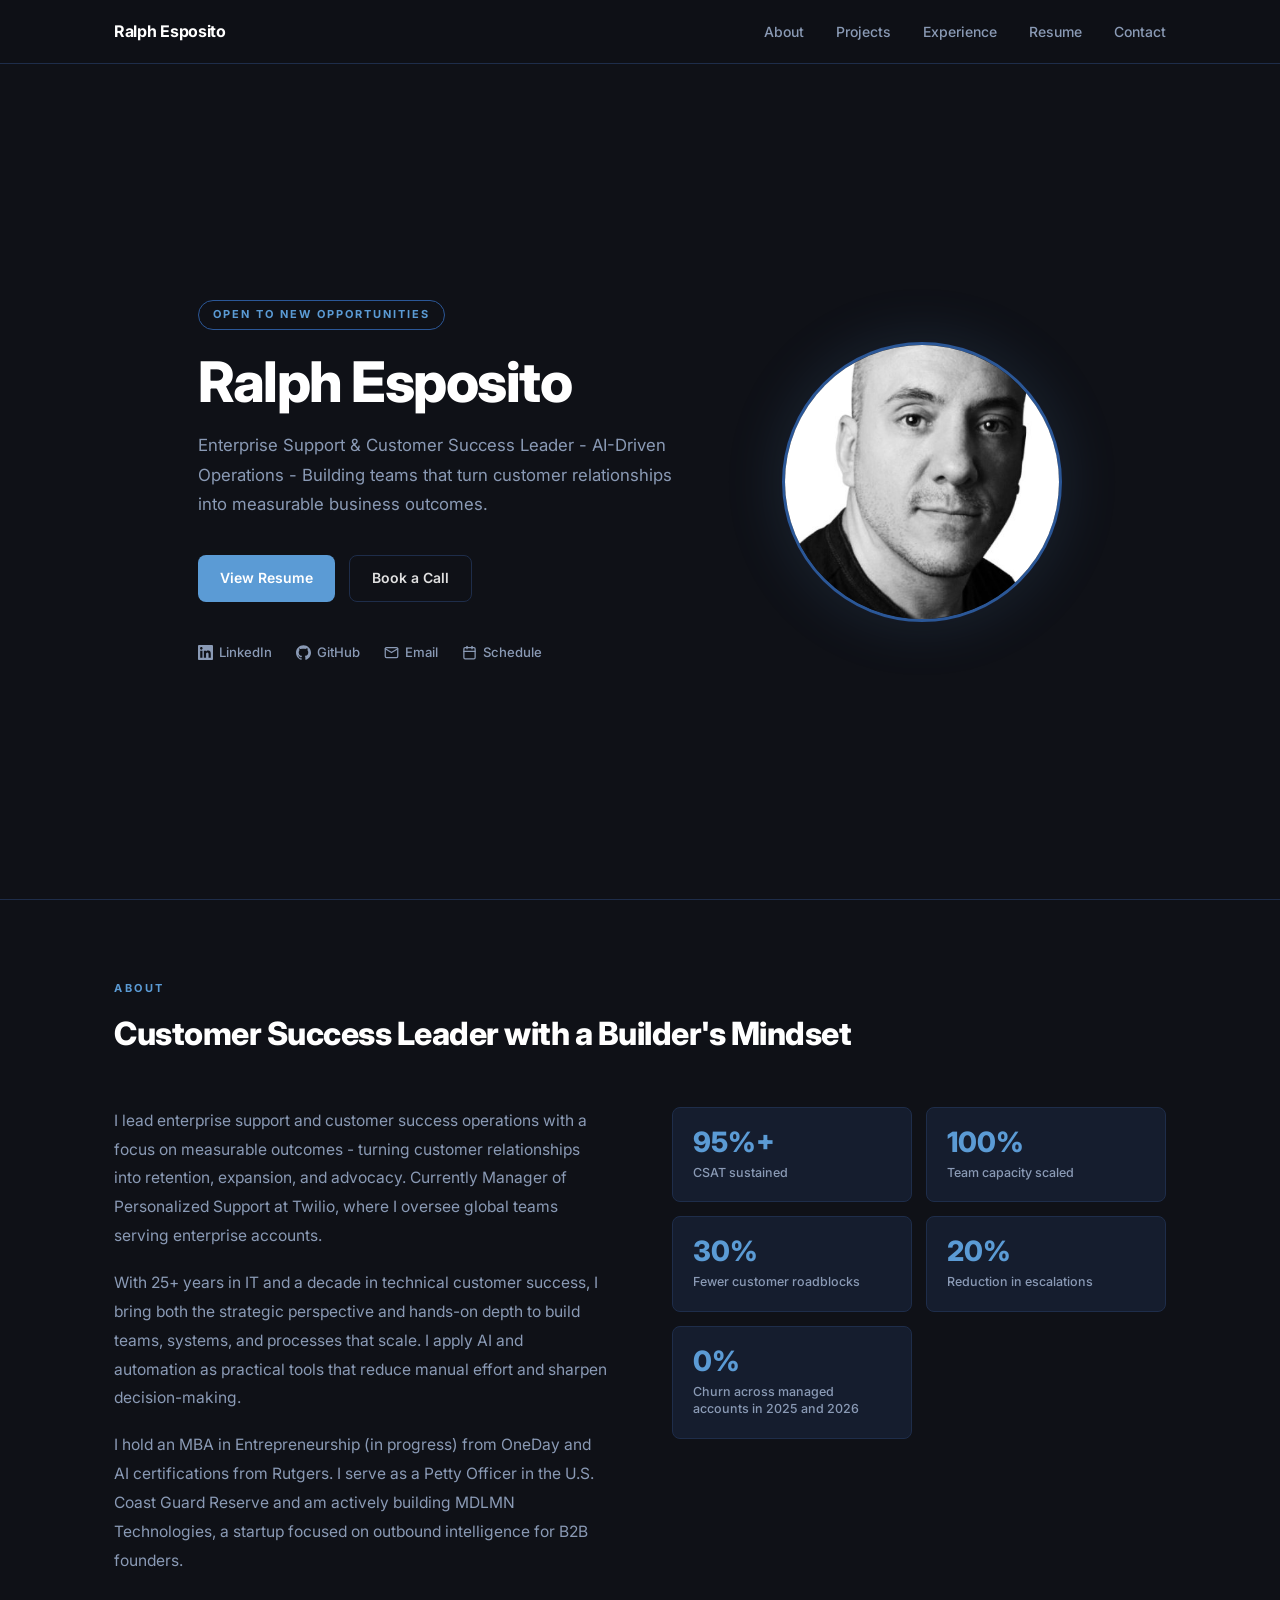
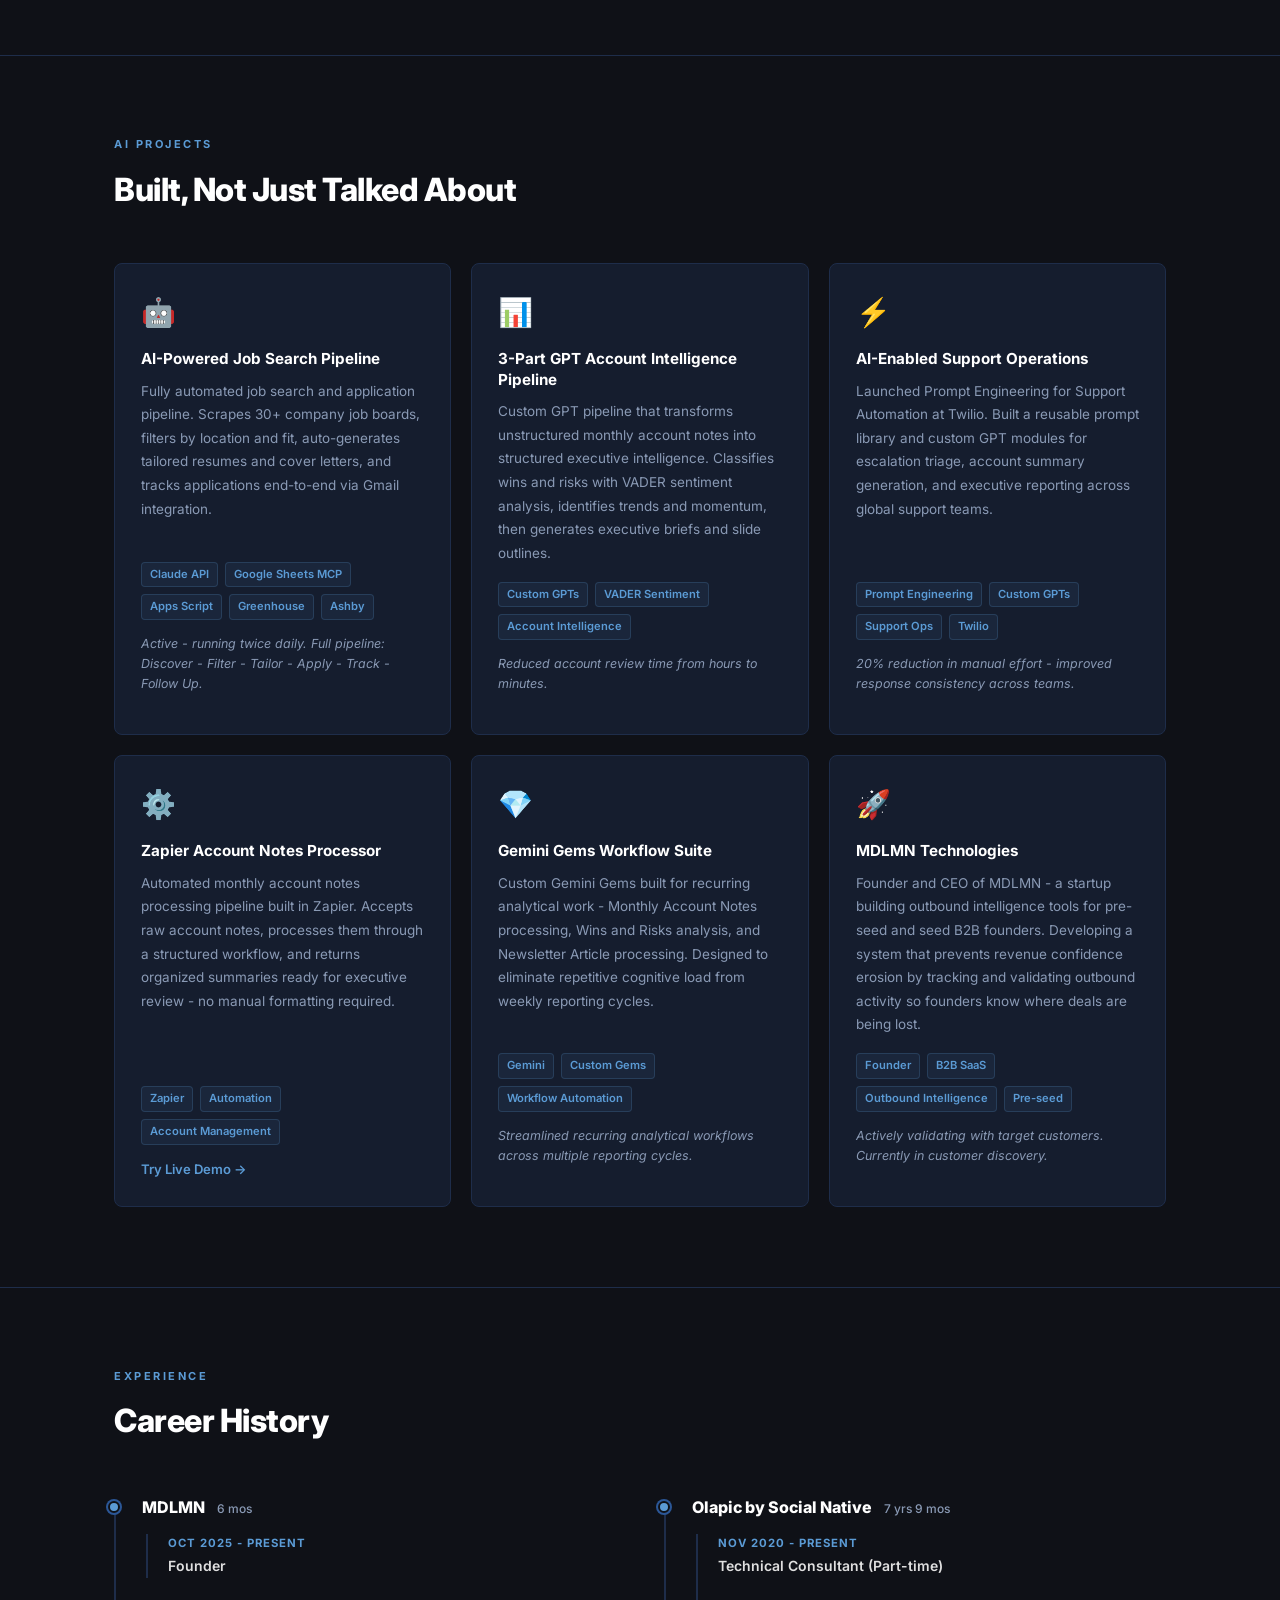
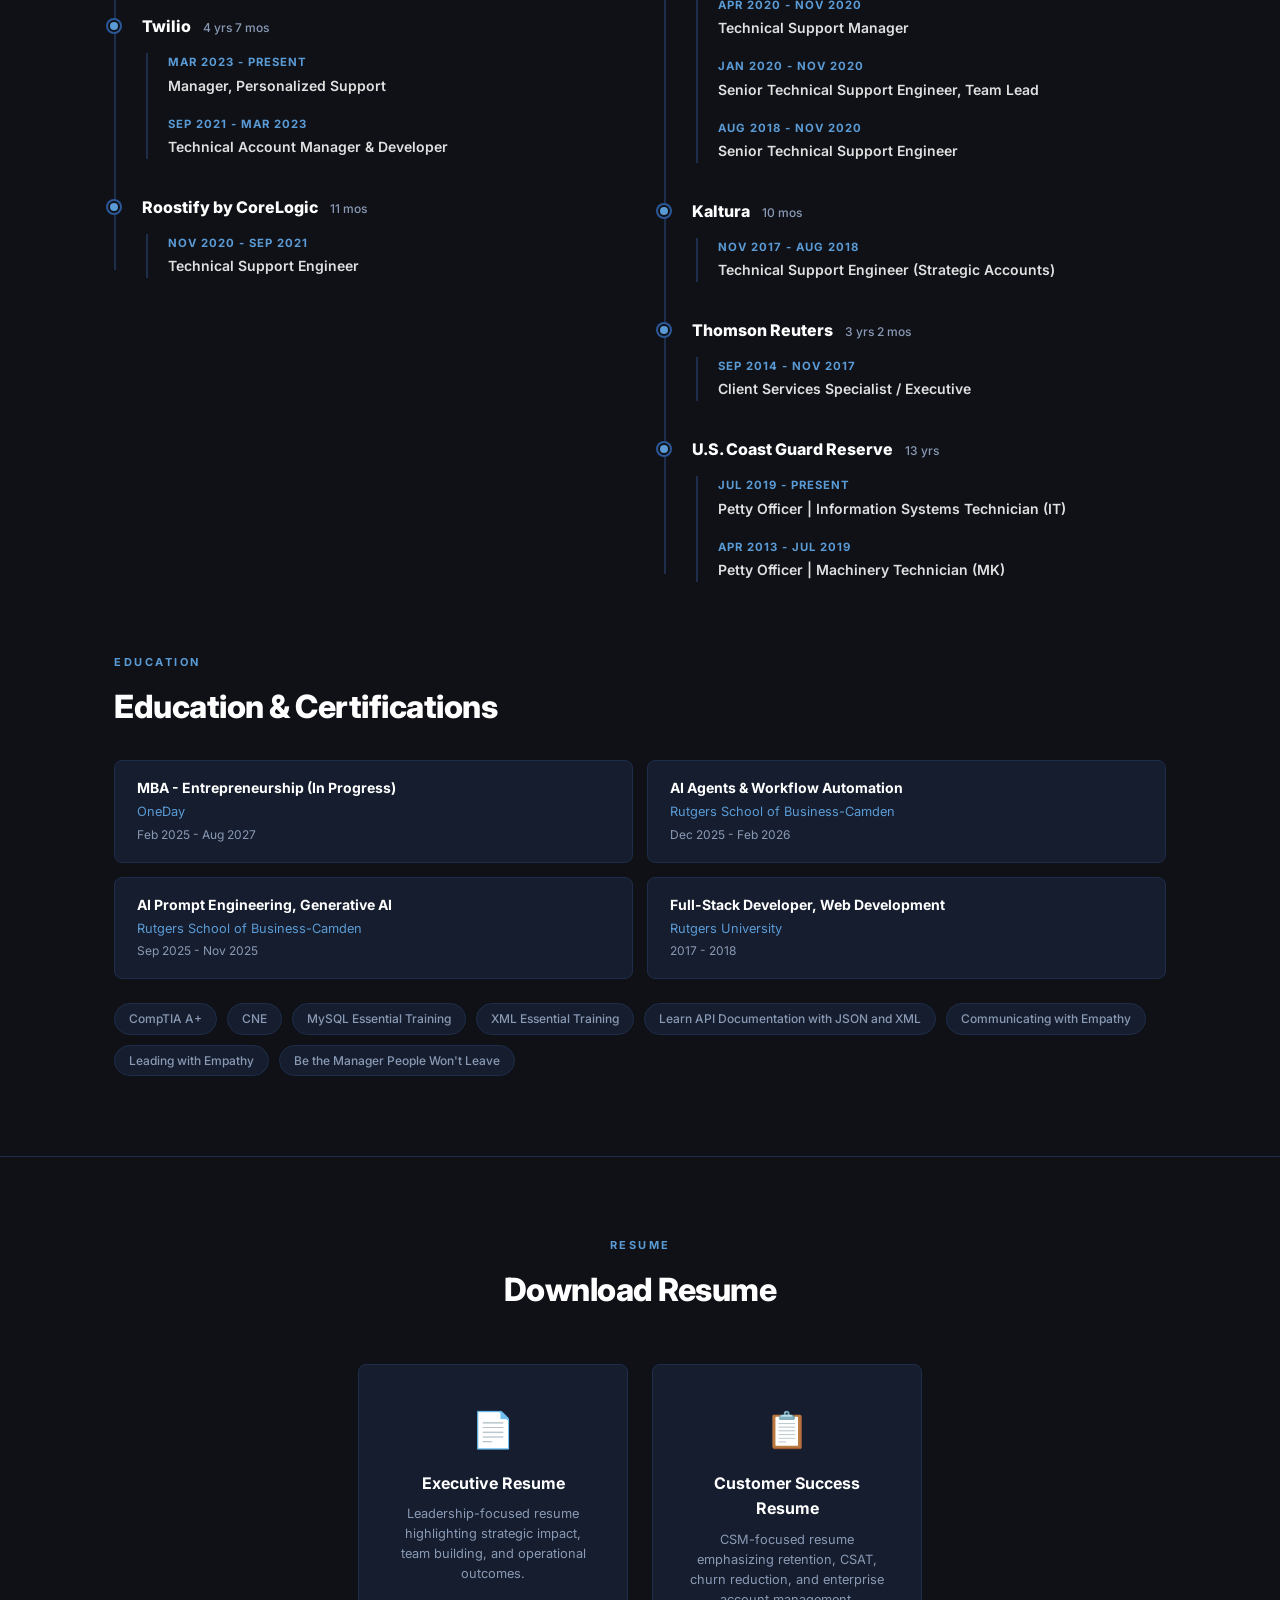
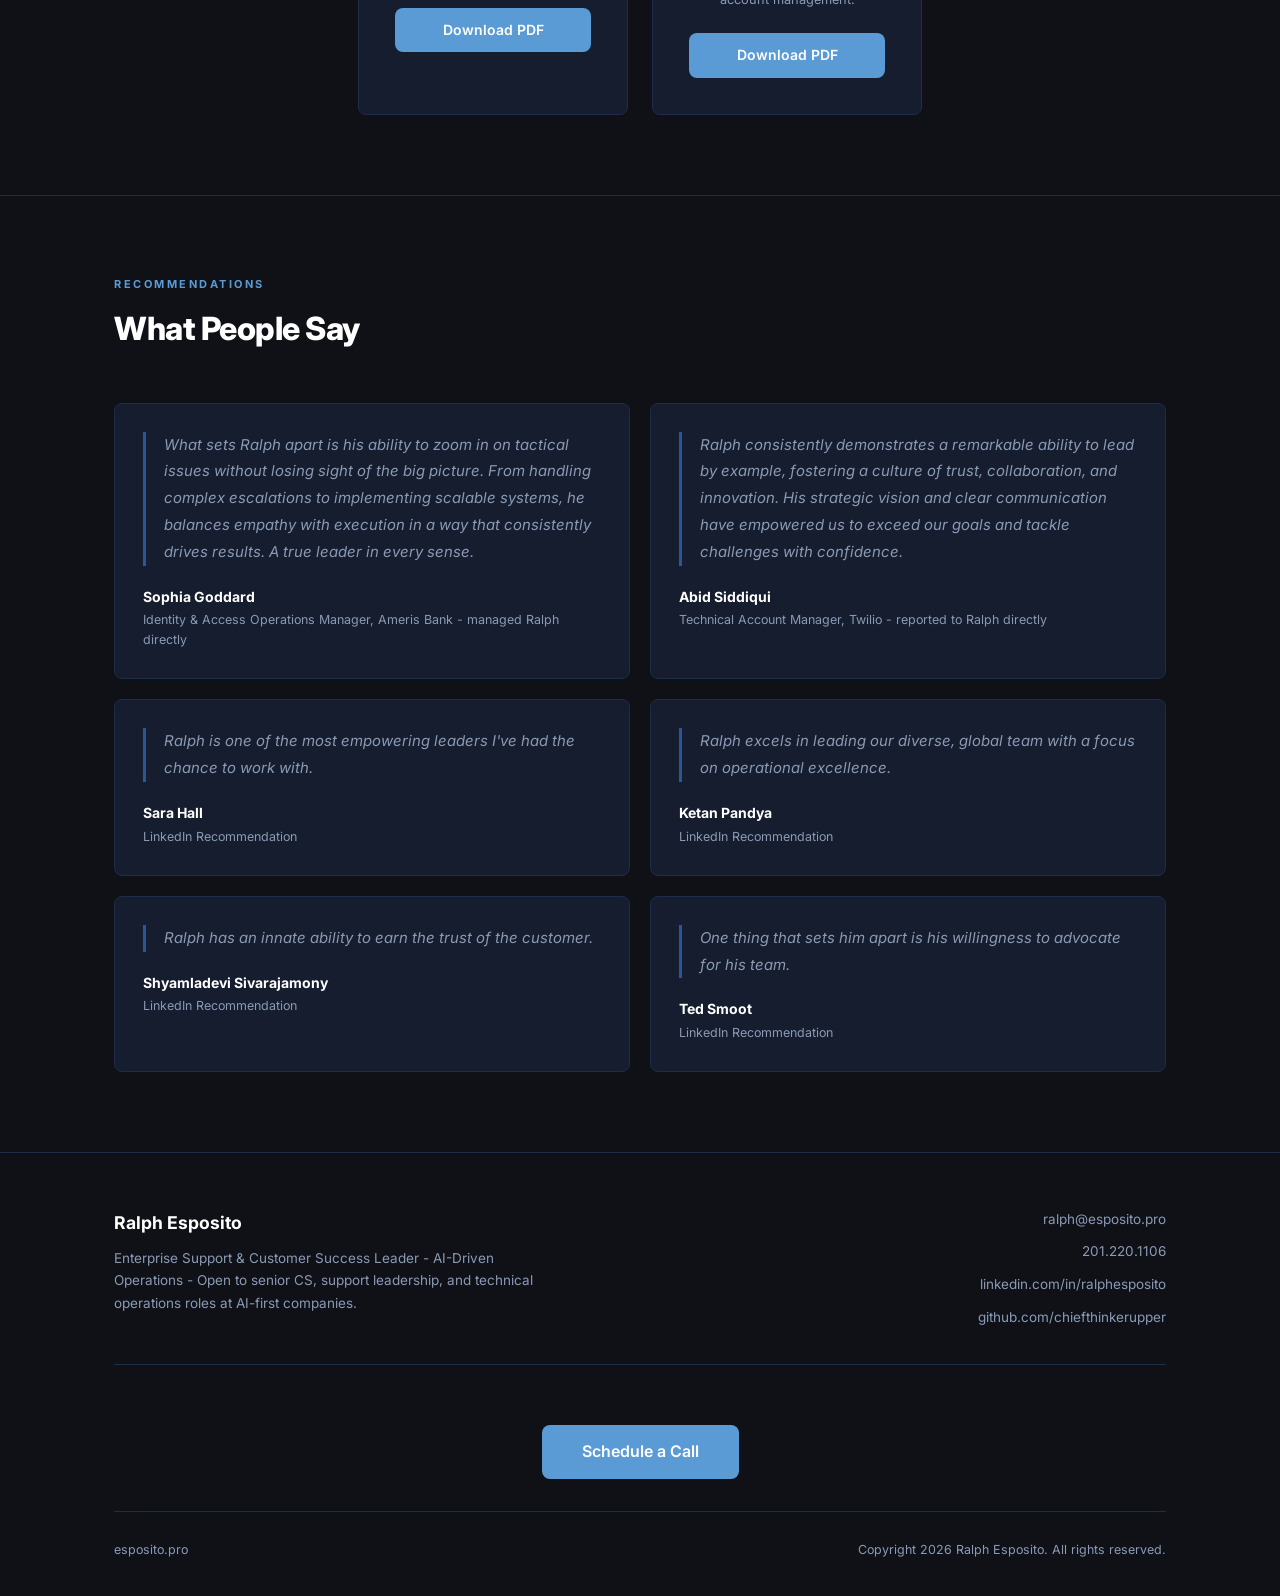
==== commit 2ee718a5: "Add Kaltura experience, update CoreLogic and Olapic entries - Add Kaltura Technical Support Engineer" ====
--- a/index.html
+++ b/index.html
@@ -299,13 +299,13 @@
       <div class="timeline-item timeline-company-group fade-in">
         <div class="timeline-dot"></div>
         <div class="timeline-company-header">
-          <span class="timeline-company-name">CoreLogic</span>
+          <span class="timeline-company-name">Roostify by CoreLogic</span>
           <span class="timeline-company-tenure">11 mos</span>
         </div>
         <div class="timeline-subroles">
           <div class="timeline-subrole">
             <div class="timeline-subrole-date">Nov 2020 - Sep 2021</div>
-            <div class="timeline-subrole-title">Technical Support Engineer (Roostify)</div>
+            <div class="timeline-subrole-title">Technical Support Engineer</div>
           </div>
         </div>
       </div>
@@ -334,8 +334,23 @@
             <div class="timeline-subrole-title">Senior Technical Support Engineer, Team Lead</div>
           </div>
           <div class="timeline-subrole">
-            <div class="timeline-subrole-date">Jul 2018 - Nov 2020</div>
+            <div class="timeline-subrole-date">Aug 2018 - Nov 2020</div>
             <div class="timeline-subrole-title">Senior Technical Support Engineer</div>
+          </div>
+        </div>
+      </div>
+
+      <!-- Kaltura -->
+      <div class="timeline-item timeline-company-group fade-in">
+        <div class="timeline-dot"></div>
+        <div class="timeline-company-header">
+          <span class="timeline-company-name">Kaltura</span>
+          <span class="timeline-company-tenure">10 mos</span>
+        </div>
+        <div class="timeline-subroles">
+          <div class="timeline-subrole">
+            <div class="timeline-subrole-date">Nov 2017 - Aug 2018</div>
+            <div class="timeline-subrole-title">Technical Support Engineer (Strategic Accounts)</div>
           </div>
         </div>
       </div>
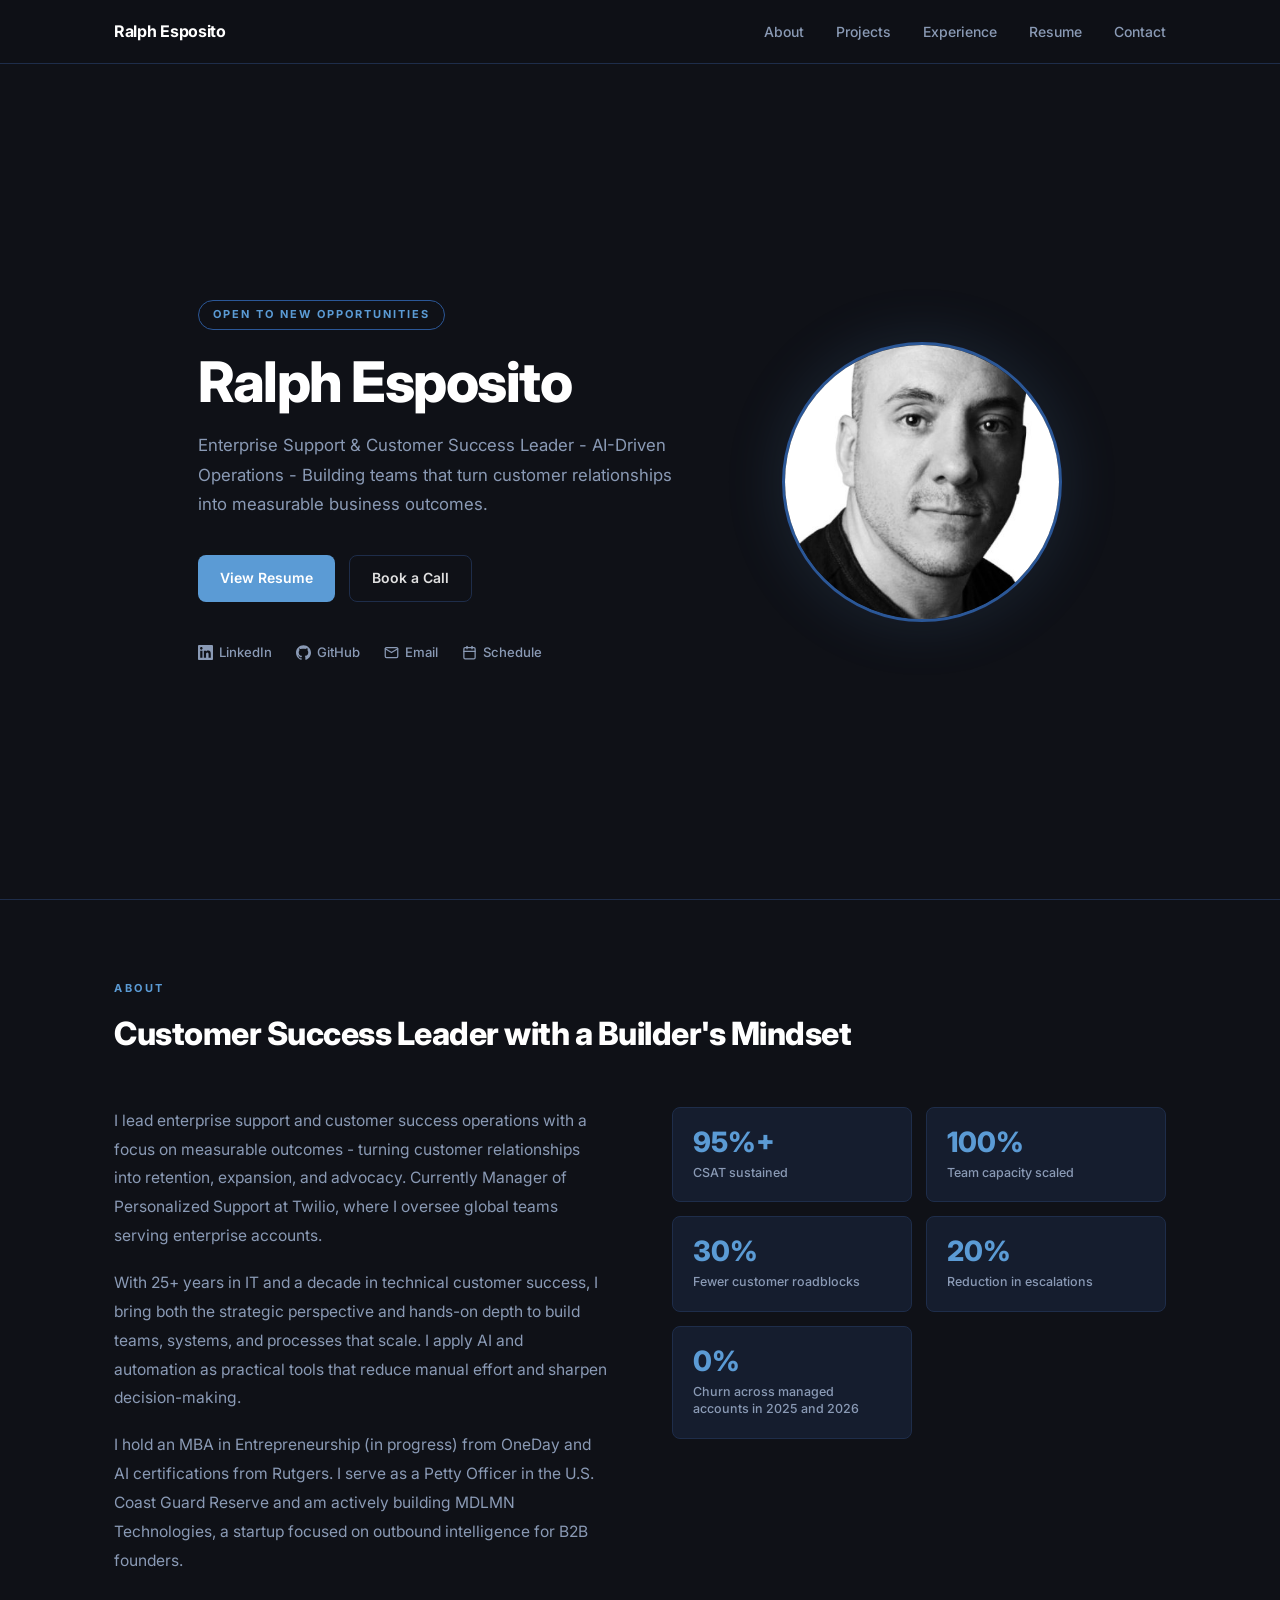
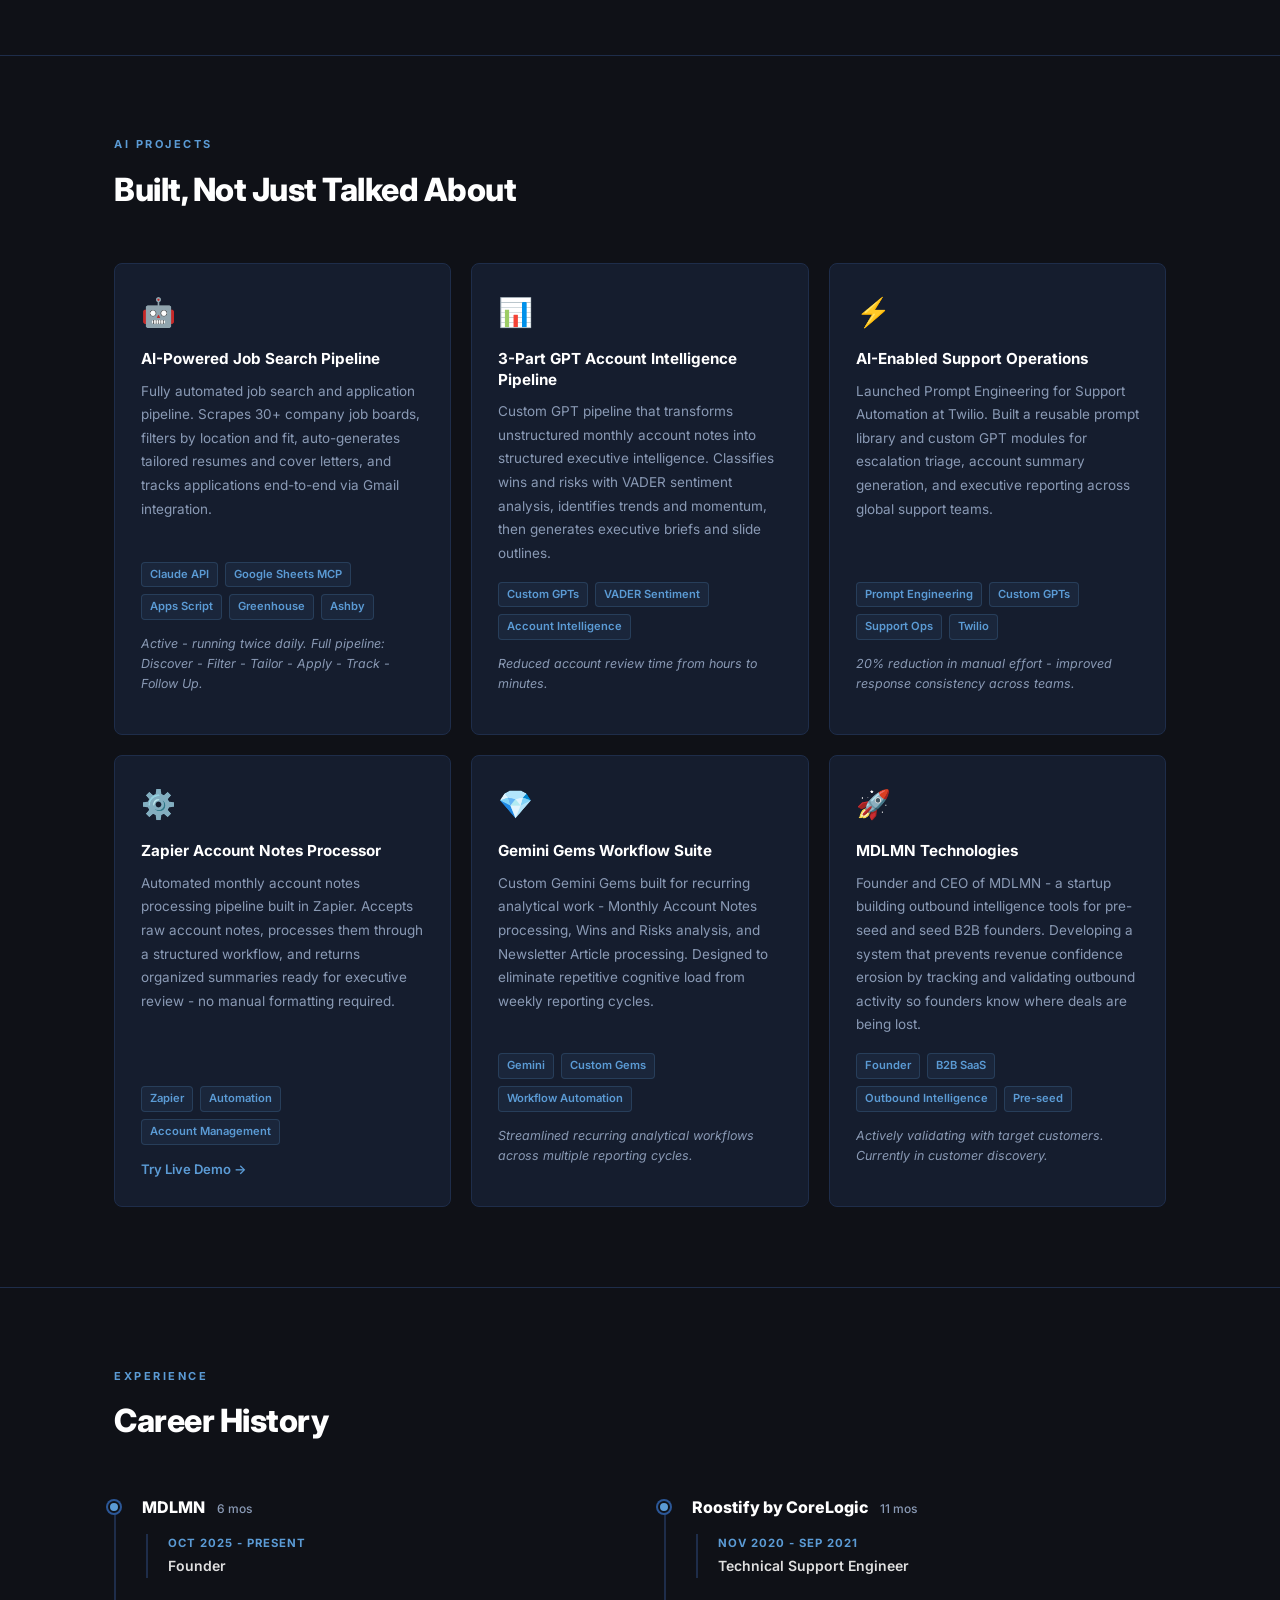
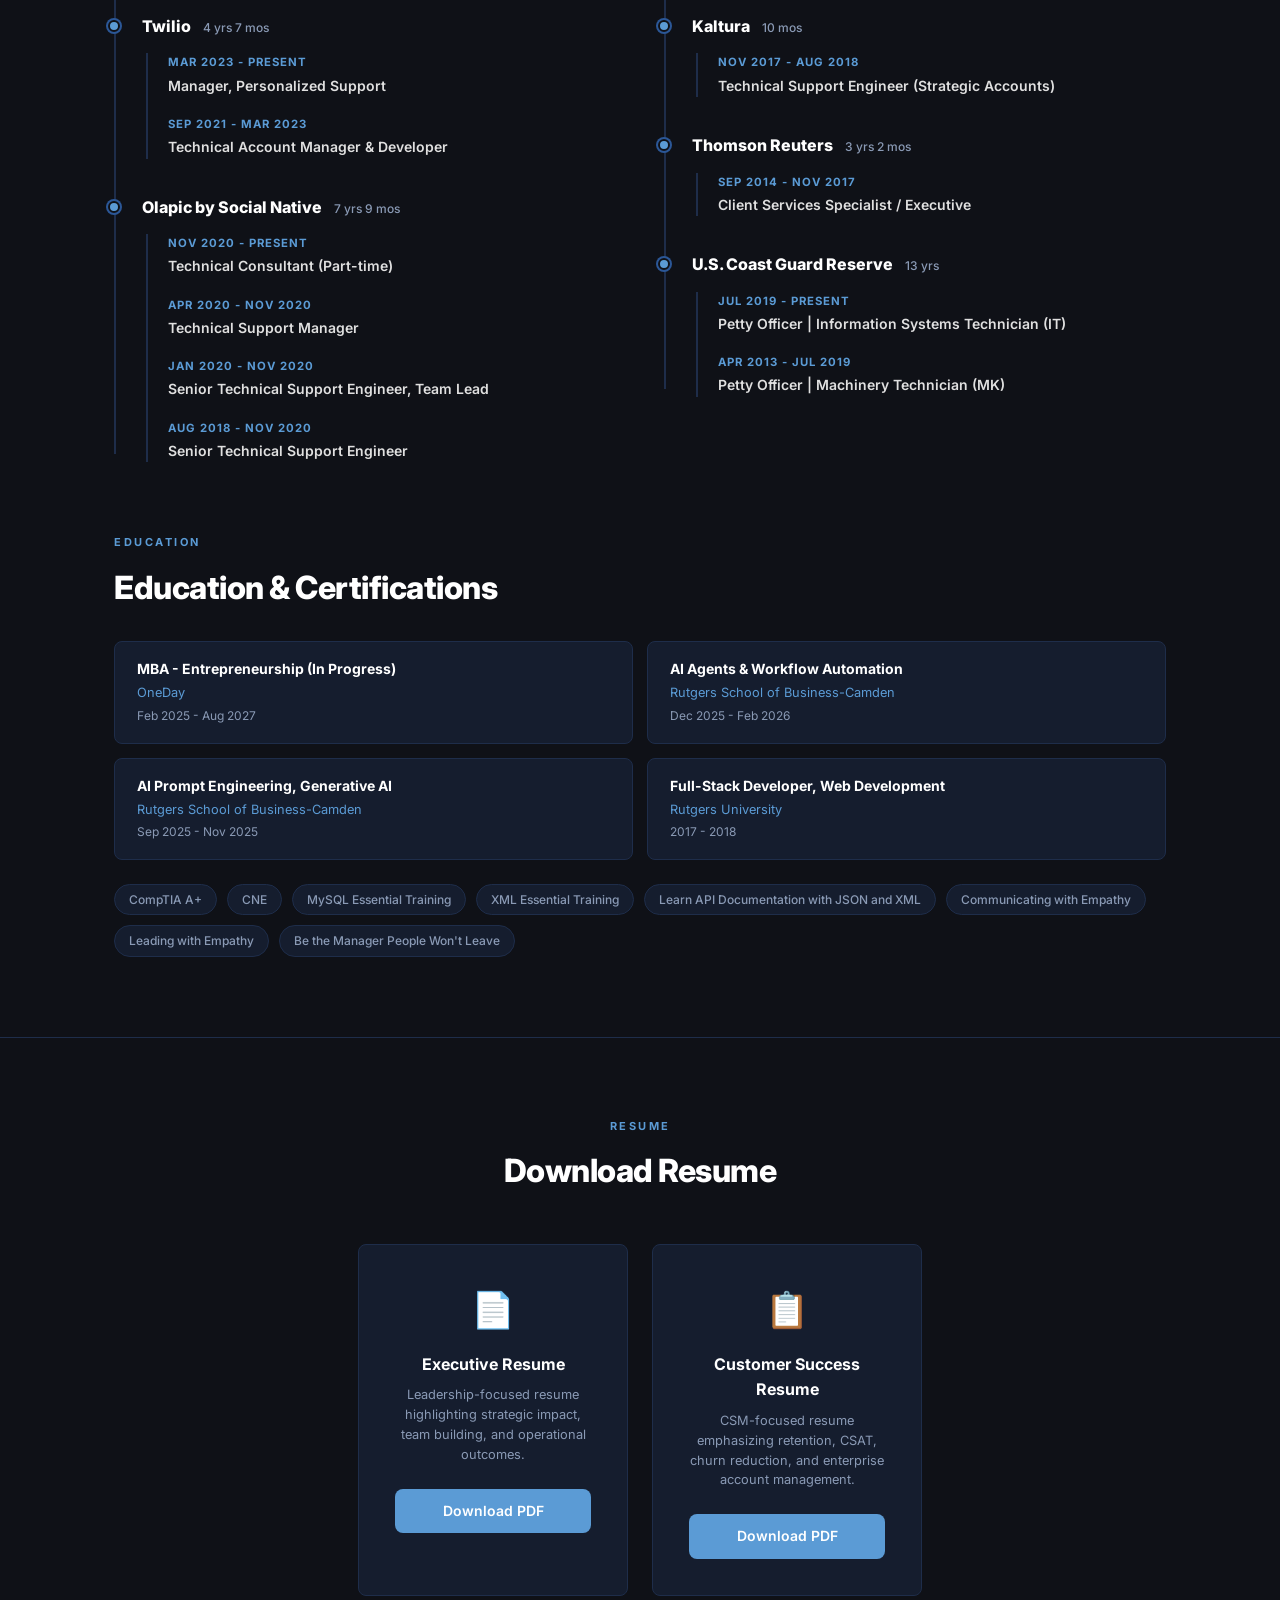
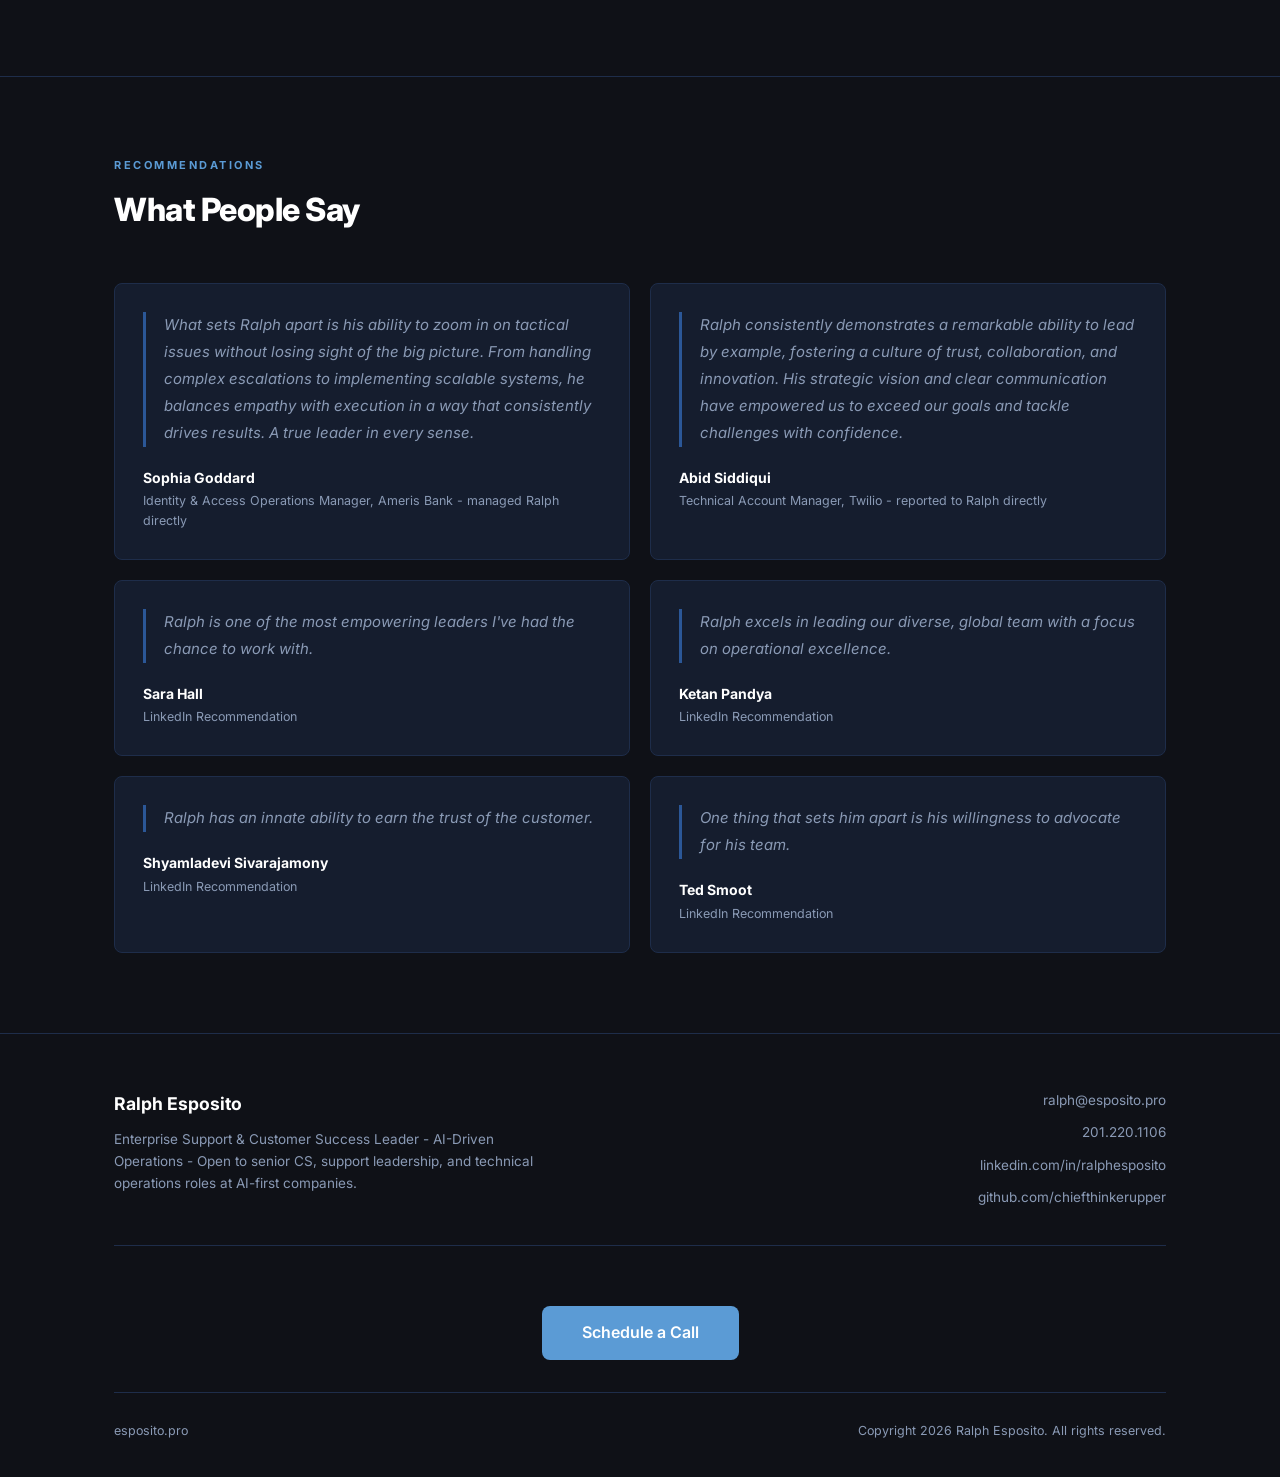
==== commit 70549a36: "Rebalance experience timeline columns - Move Olapic (4 roles) to left column, CoreLogic to right col" ====
--- a/index.html
+++ b/index.html
@@ -4,16 +4,15 @@
   <meta charset="UTF-8">
   <meta name="viewport" content="width=device-width, initial-scale=1.0">
   <title>Ralph Esposito | Enterprise Support & Customer Success Leader</title>
-  <meta name="description" content="Customer Success and Technical Operations leader with 10+ years building global enterprise support teams. AI-driven operations, 95%+ CSAT, 0% churn in 2025/2026.">
+  <meta name="description" content="Customer Success and Technical Operations leader with 10+ years building global enterprise support teams. AI-driven operations, 95%+ CSAT, 0% churn 2025-2026.">
   <meta property="og:title" content="Ralph Esposito | Enterprise Support & Customer Success Leader">
-  <meta property="og:description" content="Customer Success and Technical Operations leader with 10+ years building global enterprise support teams. AI-driven operations, 95%+ CSAT, 0% churn in 2025/2026.">
-  <meta property="og:url" content="https://esposito.pro">
+  <meta property="og:description" content="Customer Success and Technical Operations leader with 10+ years building global enterprise support teams. AI-driven operations, 95%+ CSAT, 0% churn 2025-2026.">
+  <meta property="og:url" content="https://esposito.pro/">
   <meta property="og:type" content="website">
   <meta property="og:image" content="https://esposito.pro/assets/images/og-image.jpg">
   <meta property="og:image:width" content="1200">
   <meta property="og:image:height" content="630">
-  <link rel="icon" href="/favicon.ico" type="image/x-icon">
-  <meta property="og:image" content="https://esposito.pro/assets/images/headshot.jpg">
+  <link rel="icon" href="data:image/svg+xml,<svg xmlns='http://www.w3.org/2000/svg' viewBox='0 0 100 100'><text y='.9em' font-size='90'>RE</text></svg>">
   <link rel="canonical" href="https://esposito.pro/">
   <link rel="preconnect" href="https://fonts.googleapis.com">
   <link rel="preconnect" href="https://fonts.gstatic.com" crossorigin>
@@ -25,12 +24,12 @@
     "@context": "https://schema.org",
     "@type": "Person",
     "name": "Ralph Esposito",
-    "url": "https://www.esposito.pro",
-    "image": "https://www.esposito.pro/assets/images/headshot.jpg",
+    "url": "https://esposito.pro/",
+    "image": "https://esposito.pro/assets/images/headshot.jpg",
     "email": "ralph@esposito.pro",
     "telephone": "+12012201106",
     "jobTitle": "Manager, Personalized Support",
-    "description": "Customer Success and Technical Operations leader with 10+ years building global enterprise support teams. AI-driven operations, 95%+ CSAT, 0% churn in 2025/2026.",
+    "description": "Customer Success and Technical Operations leader with 10+ years building global enterprise support teams. AI-driven operations, 95%+ CSAT, 0% churn 2025-2026.",
     "worksFor": {
       "@type": "Organization",
       "name": "Twilio"
@@ -295,6 +294,36 @@
         </div>
       </div>
 
+      <!-- Olapic -->
+      <div class="timeline-item timeline-company-group fade-in">
+        <div class="timeline-dot"></div>
+        <div class="timeline-company-header">
+          <span class="timeline-company-name">Olapic by Social Native</span>
+          <span class="timeline-company-tenure">7 yrs 9 mos</span>
+        </div>
+        <div class="timeline-subroles">
+          <div class="timeline-subrole">
+            <div class="timeline-subrole-date">Nov 2020 - Present</div>
+            <div class="timeline-subrole-title">Technical Consultant (Part-time)</div>
+          </div>
+          <div class="timeline-subrole">
+            <div class="timeline-subrole-date">Apr 2020 - Nov 2020</div>
+            <div class="timeline-subrole-title">Technical Support Manager</div>
+          </div>
+          <div class="timeline-subrole">
+            <div class="timeline-subrole-date">Jan 2020 - Nov 2020</div>
+            <div class="timeline-subrole-title">Senior Technical Support Engineer, Team Lead</div>
+          </div>
+          <div class="timeline-subrole">
+            <div class="timeline-subrole-date">Aug 2018 - Nov 2020</div>
+            <div class="timeline-subrole-title">Senior Technical Support Engineer</div>
+          </div>
+        </div>
+      </div>
+
+    </div>
+    <div class="timeline">
+
       <!-- CoreLogic -->
       <div class="timeline-item timeline-company-group fade-in">
         <div class="timeline-dot"></div>
@@ -306,36 +335,6 @@
           <div class="timeline-subrole">
             <div class="timeline-subrole-date">Nov 2020 - Sep 2021</div>
             <div class="timeline-subrole-title">Technical Support Engineer</div>
-          </div>
-        </div>
-      </div>
-
-    </div>
-    <div class="timeline">
-
-      <!-- Olapic -->
-      <div class="timeline-item timeline-company-group fade-in">
-        <div class="timeline-dot"></div>
-        <div class="timeline-company-header">
-          <span class="timeline-company-name">Olapic by Social Native</span>
-          <span class="timeline-company-tenure">7 yrs 9 mos</span>
-        </div>
-        <div class="timeline-subroles">
-          <div class="timeline-subrole">
-            <div class="timeline-subrole-date">Nov 2020 - Present</div>
-            <div class="timeline-subrole-title">Technical Consultant (Part-time)</div>
-          </div>
-          <div class="timeline-subrole">
-            <div class="timeline-subrole-date">Apr 2020 - Nov 2020</div>
-            <div class="timeline-subrole-title">Technical Support Manager</div>
-          </div>
-          <div class="timeline-subrole">
-            <div class="timeline-subrole-date">Jan 2020 - Nov 2020</div>
-            <div class="timeline-subrole-title">Senior Technical Support Engineer, Team Lead</div>
-          </div>
-          <div class="timeline-subrole">
-            <div class="timeline-subrole-date">Aug 2018 - Nov 2020</div>
-            <div class="timeline-subrole-title">Senior Technical Support Engineer</div>
           </div>
         </div>
       </div>
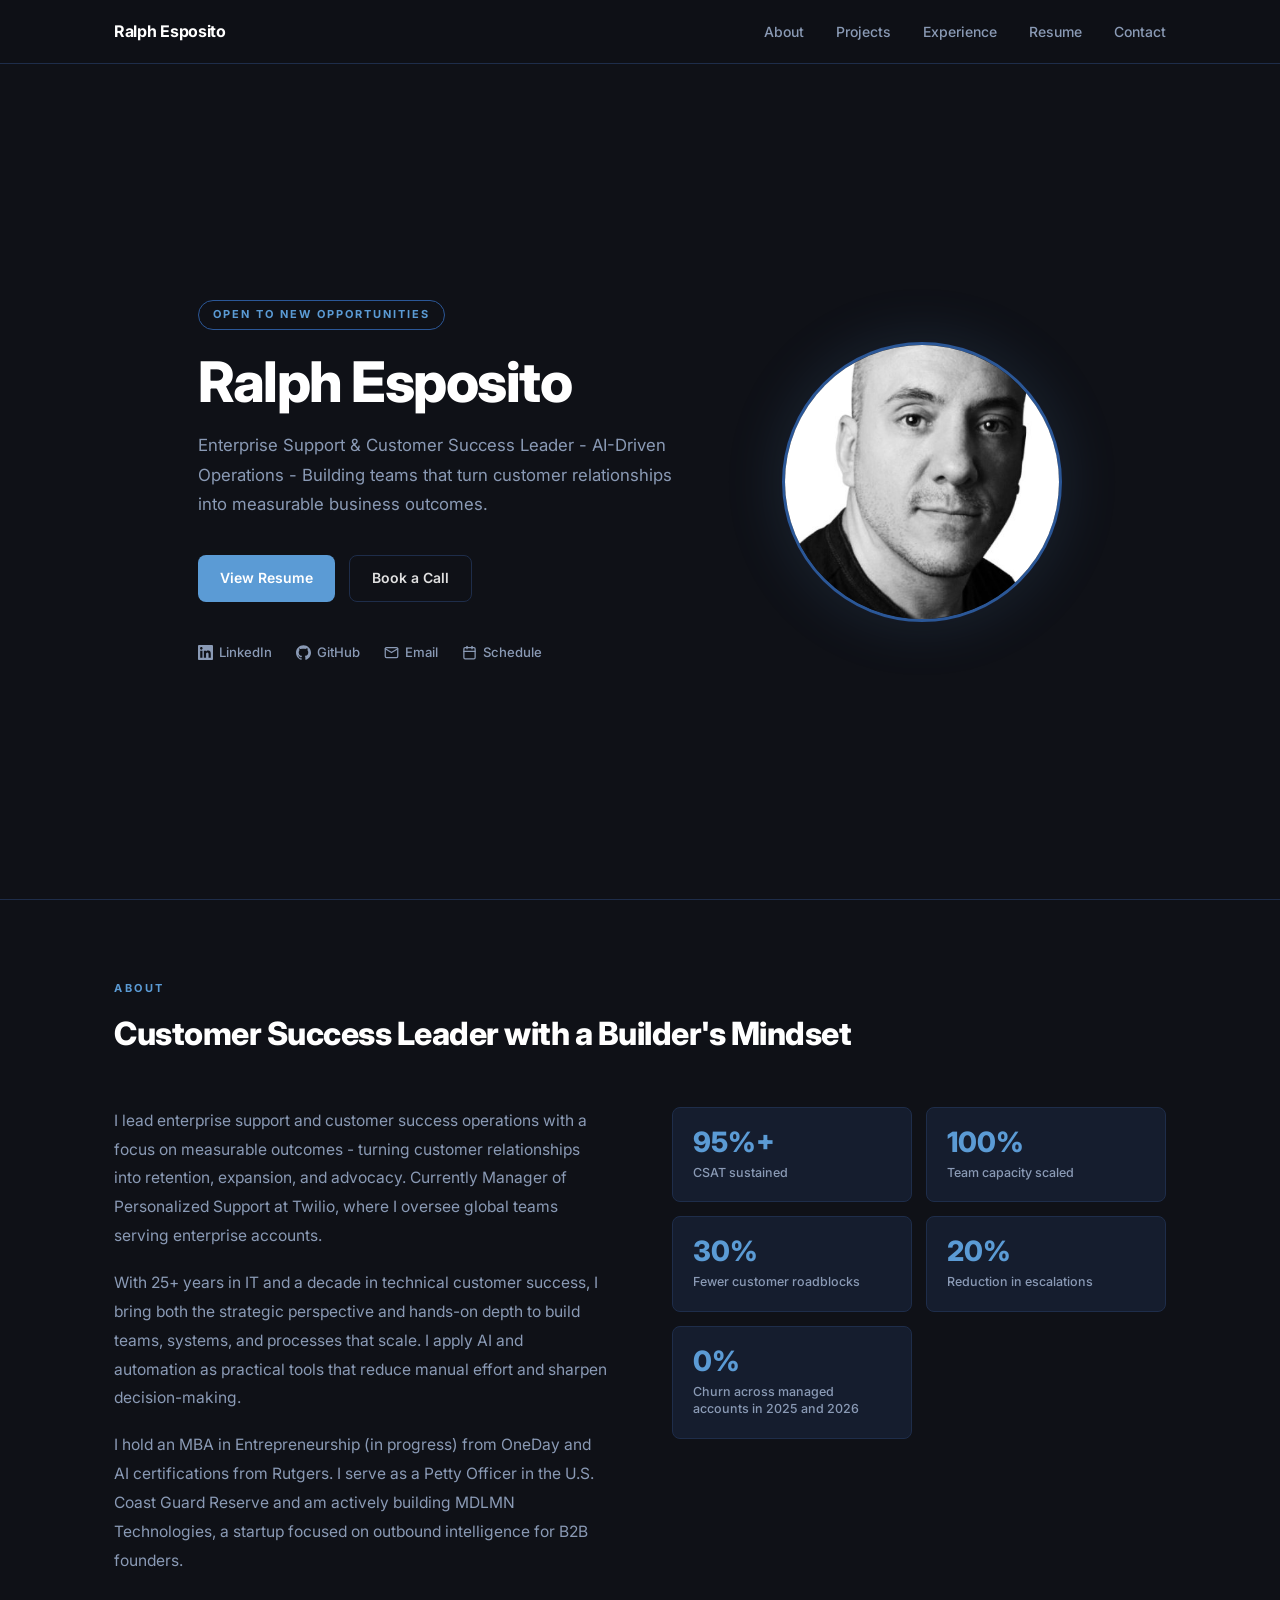
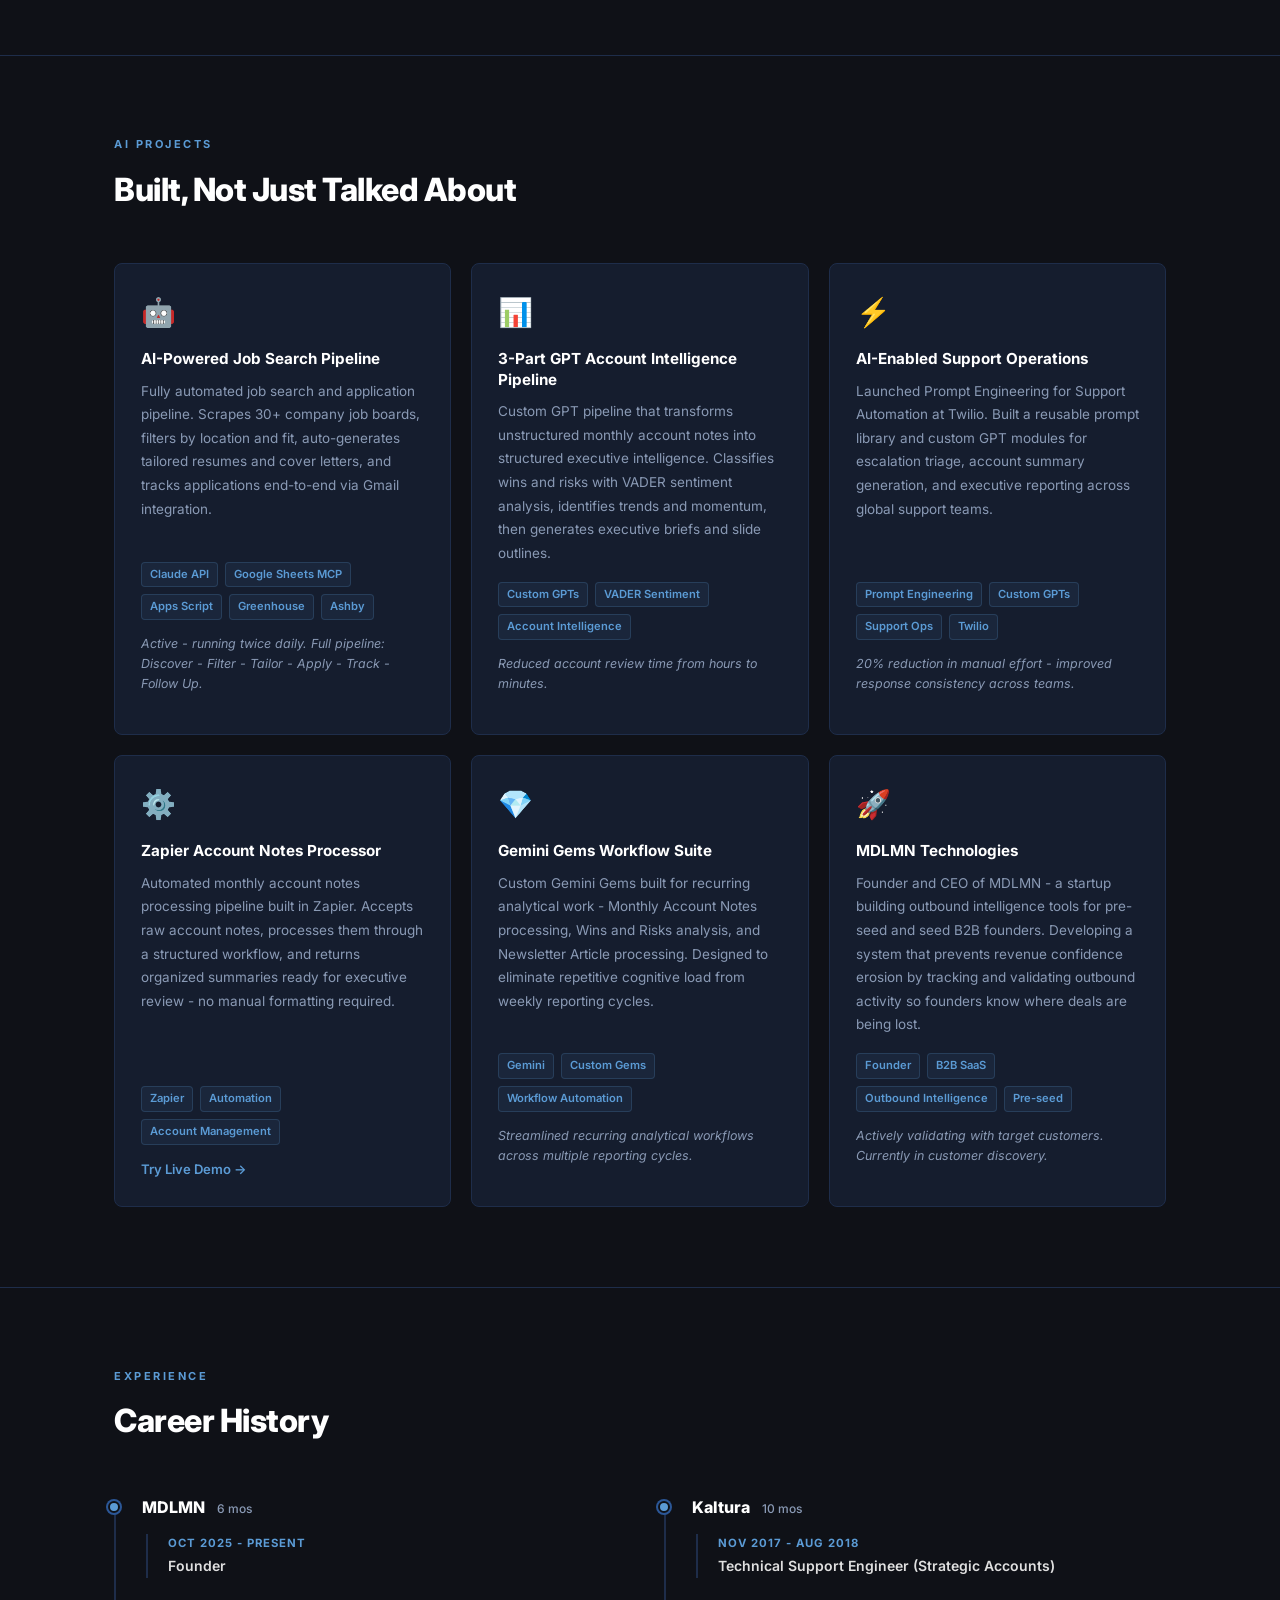
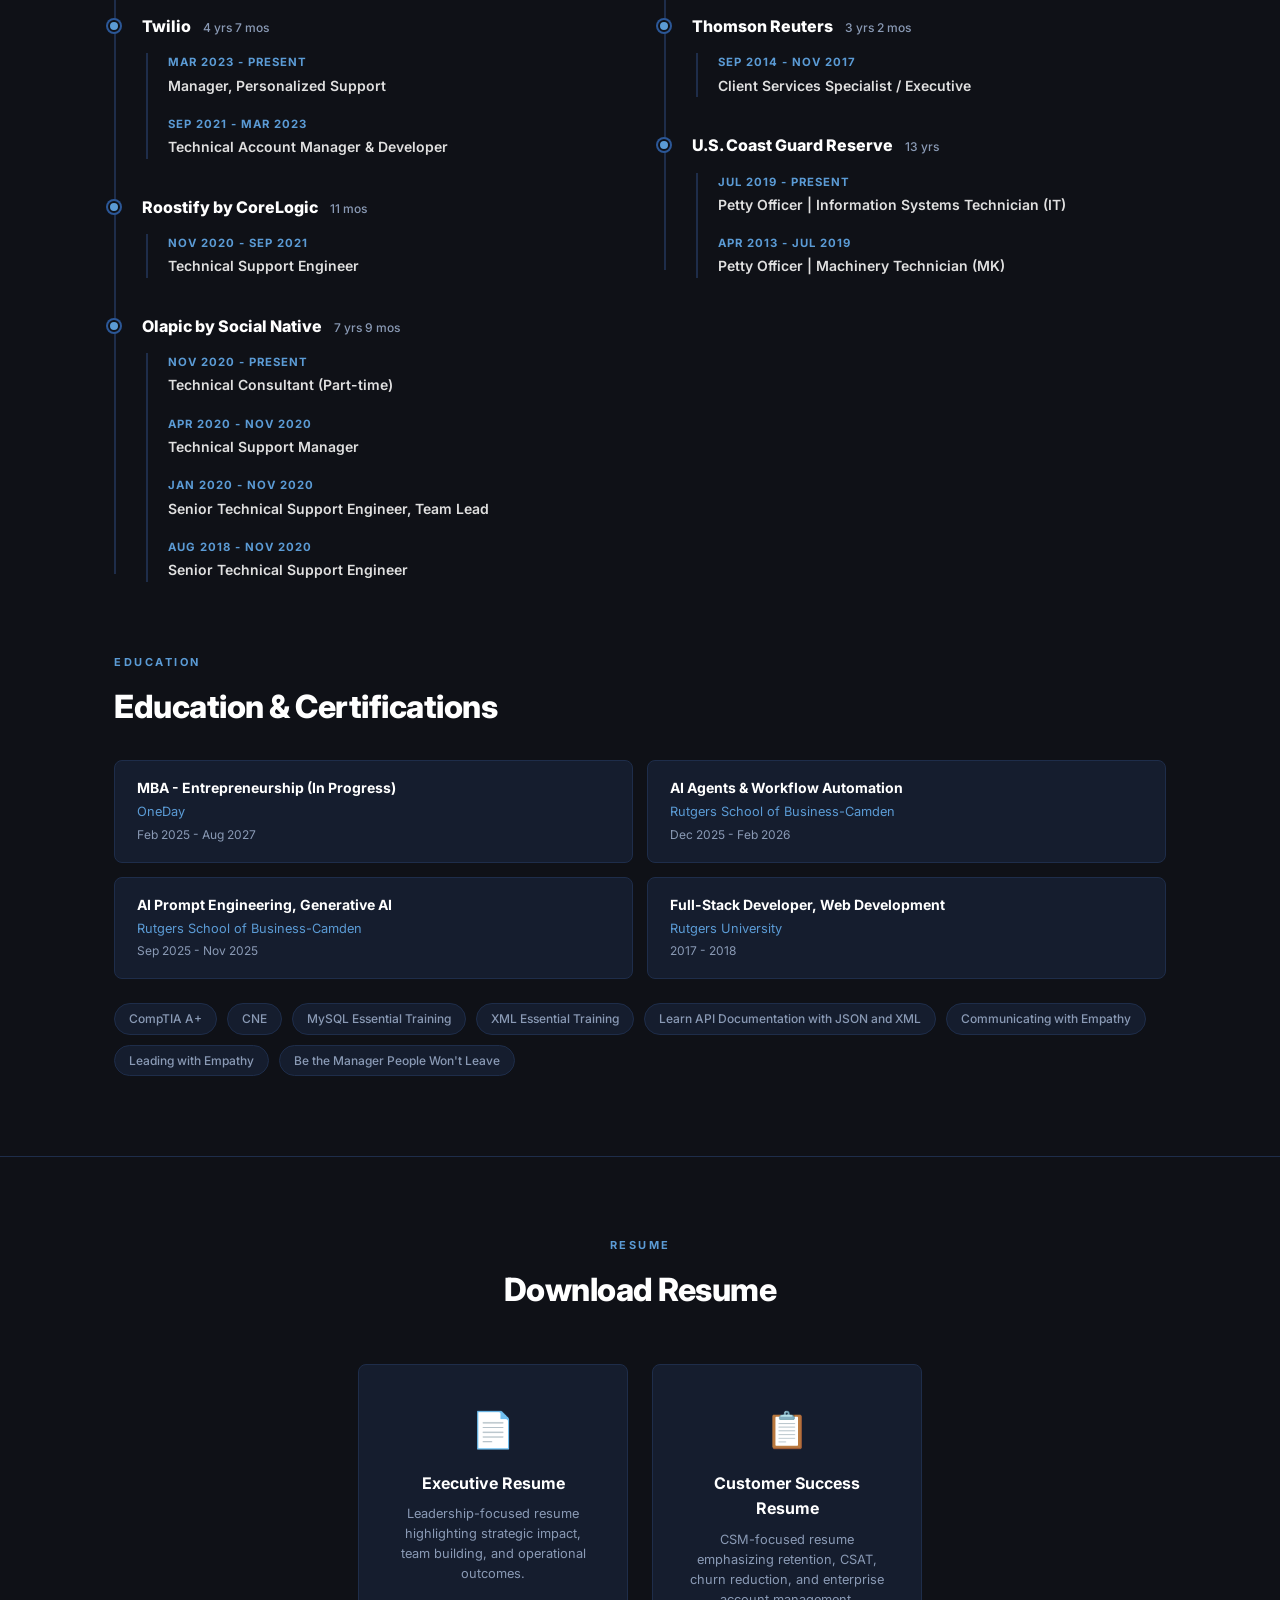
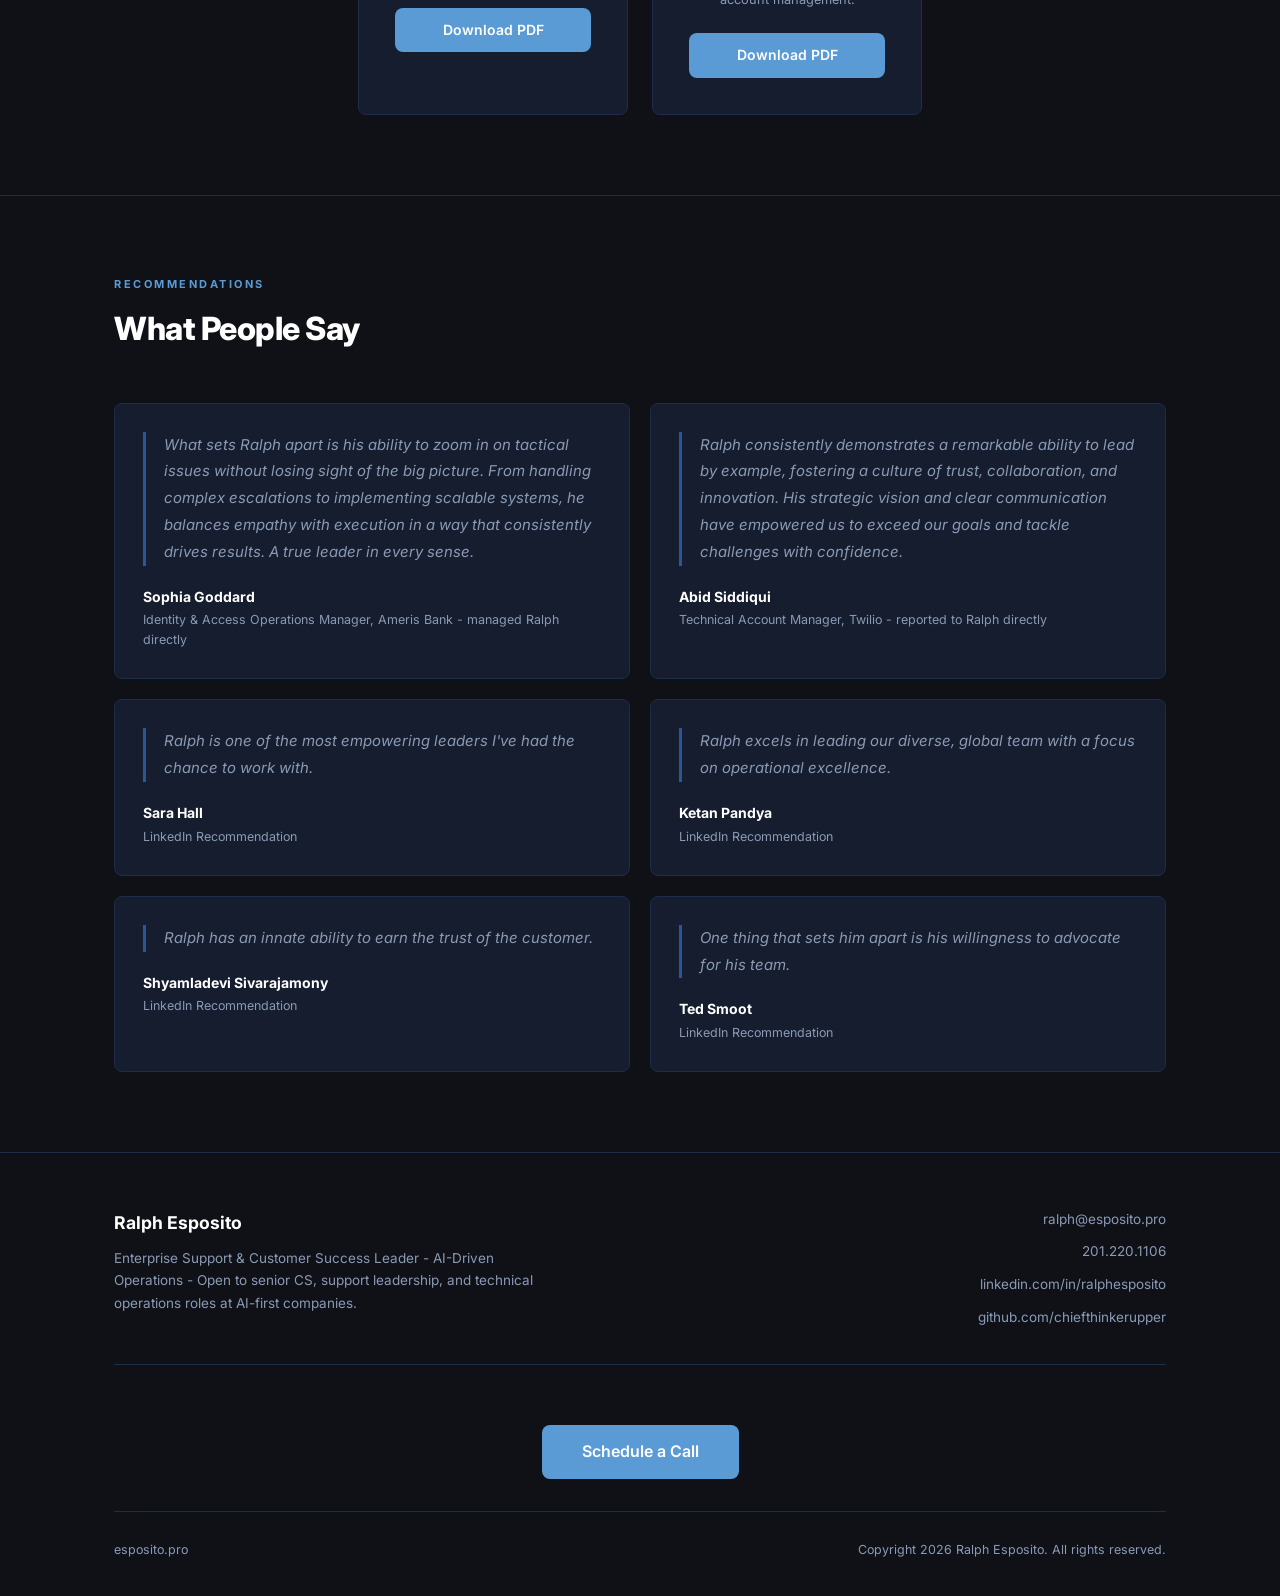
==== commit 7568cccd: "Rebalance timeline columns while maintaining date order - Left: MDLMN, Twilio, Roostify by CoreLogic" ====
--- a/index.html
+++ b/index.html
@@ -294,6 +294,21 @@
         </div>
       </div>
 
+      <!-- CoreLogic -->
+      <div class="timeline-item timeline-company-group fade-in">
+        <div class="timeline-dot"></div>
+        <div class="timeline-company-header">
+          <span class="timeline-company-name">Roostify by CoreLogic</span>
+          <span class="timeline-company-tenure">11 mos</span>
+        </div>
+        <div class="timeline-subroles">
+          <div class="timeline-subrole">
+            <div class="timeline-subrole-date">Nov 2020 - Sep 2021</div>
+            <div class="timeline-subrole-title">Technical Support Engineer</div>
+          </div>
+        </div>
+      </div>
+
       <!-- Olapic -->
       <div class="timeline-item timeline-company-group fade-in">
         <div class="timeline-dot"></div>
@@ -323,21 +338,6 @@
 
     </div>
     <div class="timeline">
-
-      <!-- CoreLogic -->
-      <div class="timeline-item timeline-company-group fade-in">
-        <div class="timeline-dot"></div>
-        <div class="timeline-company-header">
-          <span class="timeline-company-name">Roostify by CoreLogic</span>
-          <span class="timeline-company-tenure">11 mos</span>
-        </div>
-        <div class="timeline-subroles">
-          <div class="timeline-subrole">
-            <div class="timeline-subrole-date">Nov 2020 - Sep 2021</div>
-            <div class="timeline-subrole-title">Technical Support Engineer</div>
-          </div>
-        </div>
-      </div>
 
       <!-- Kaltura -->
       <div class="timeline-item timeline-company-group fade-in">
